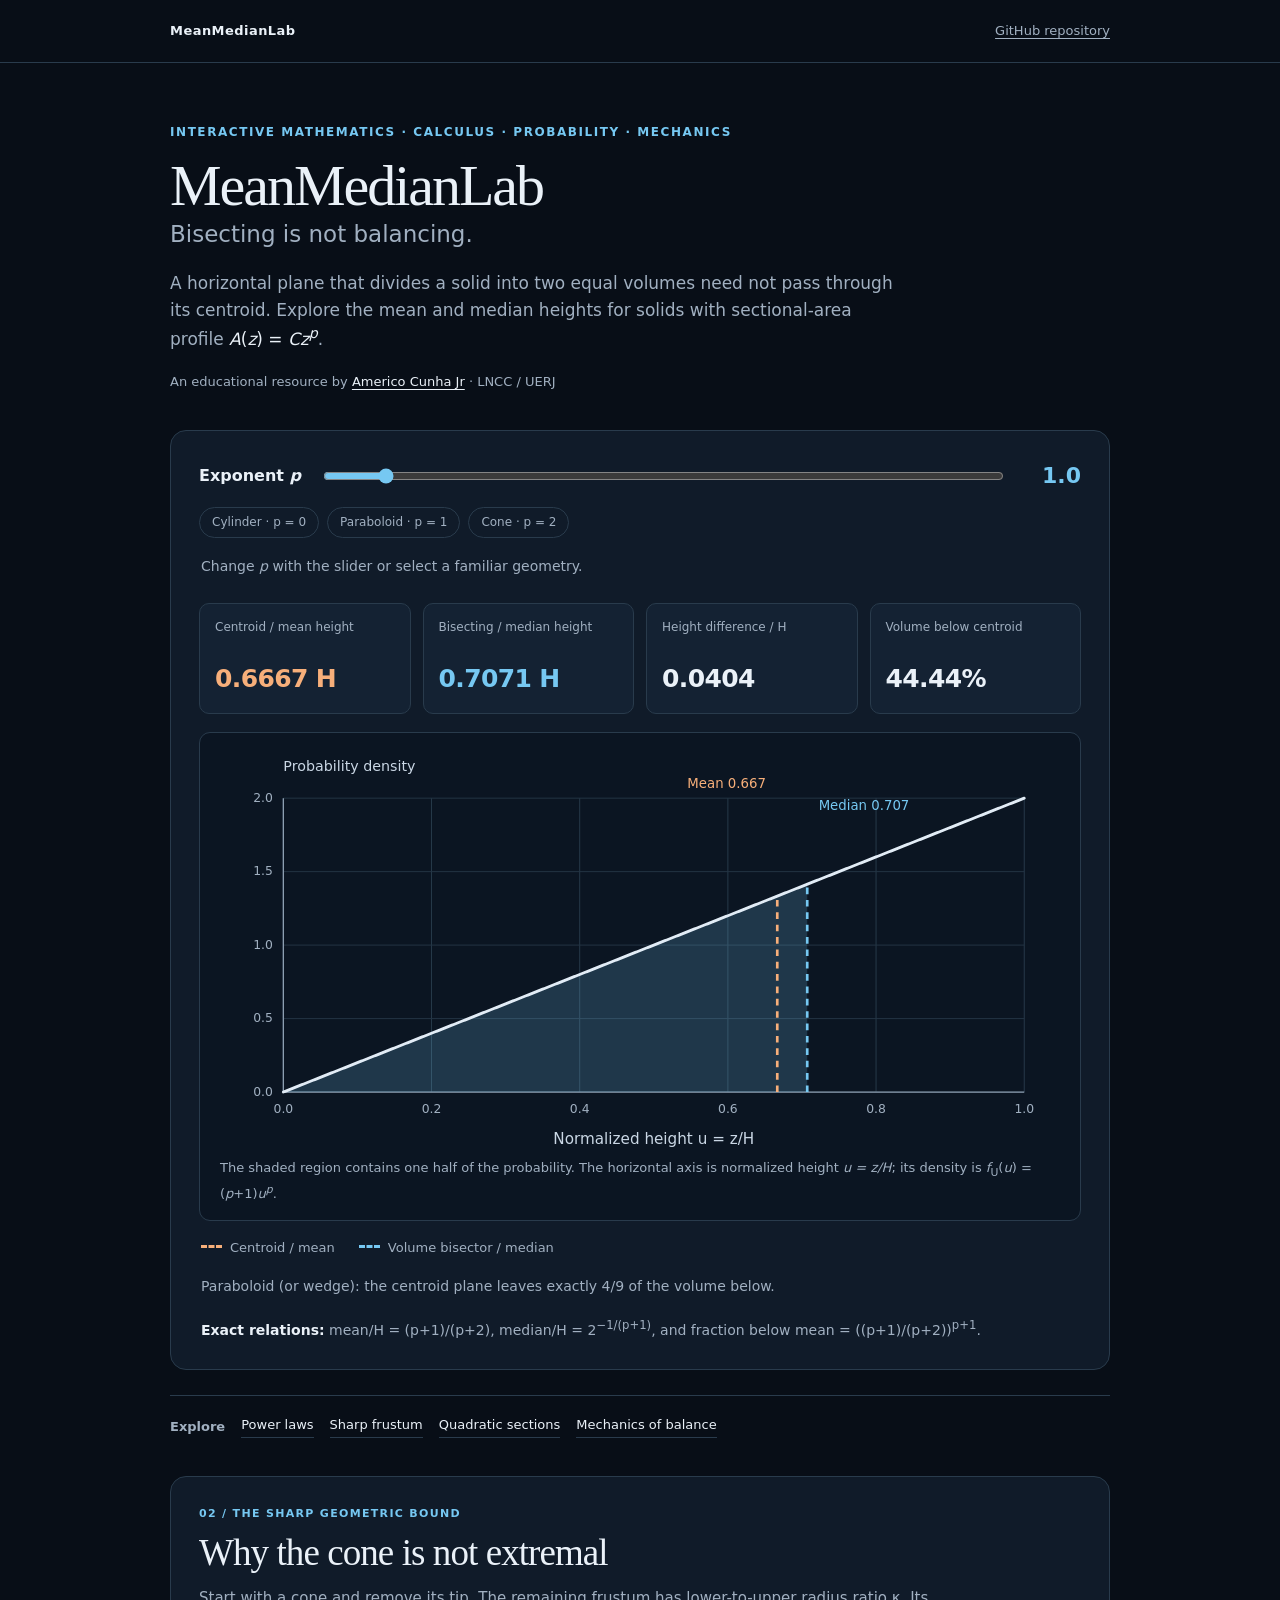
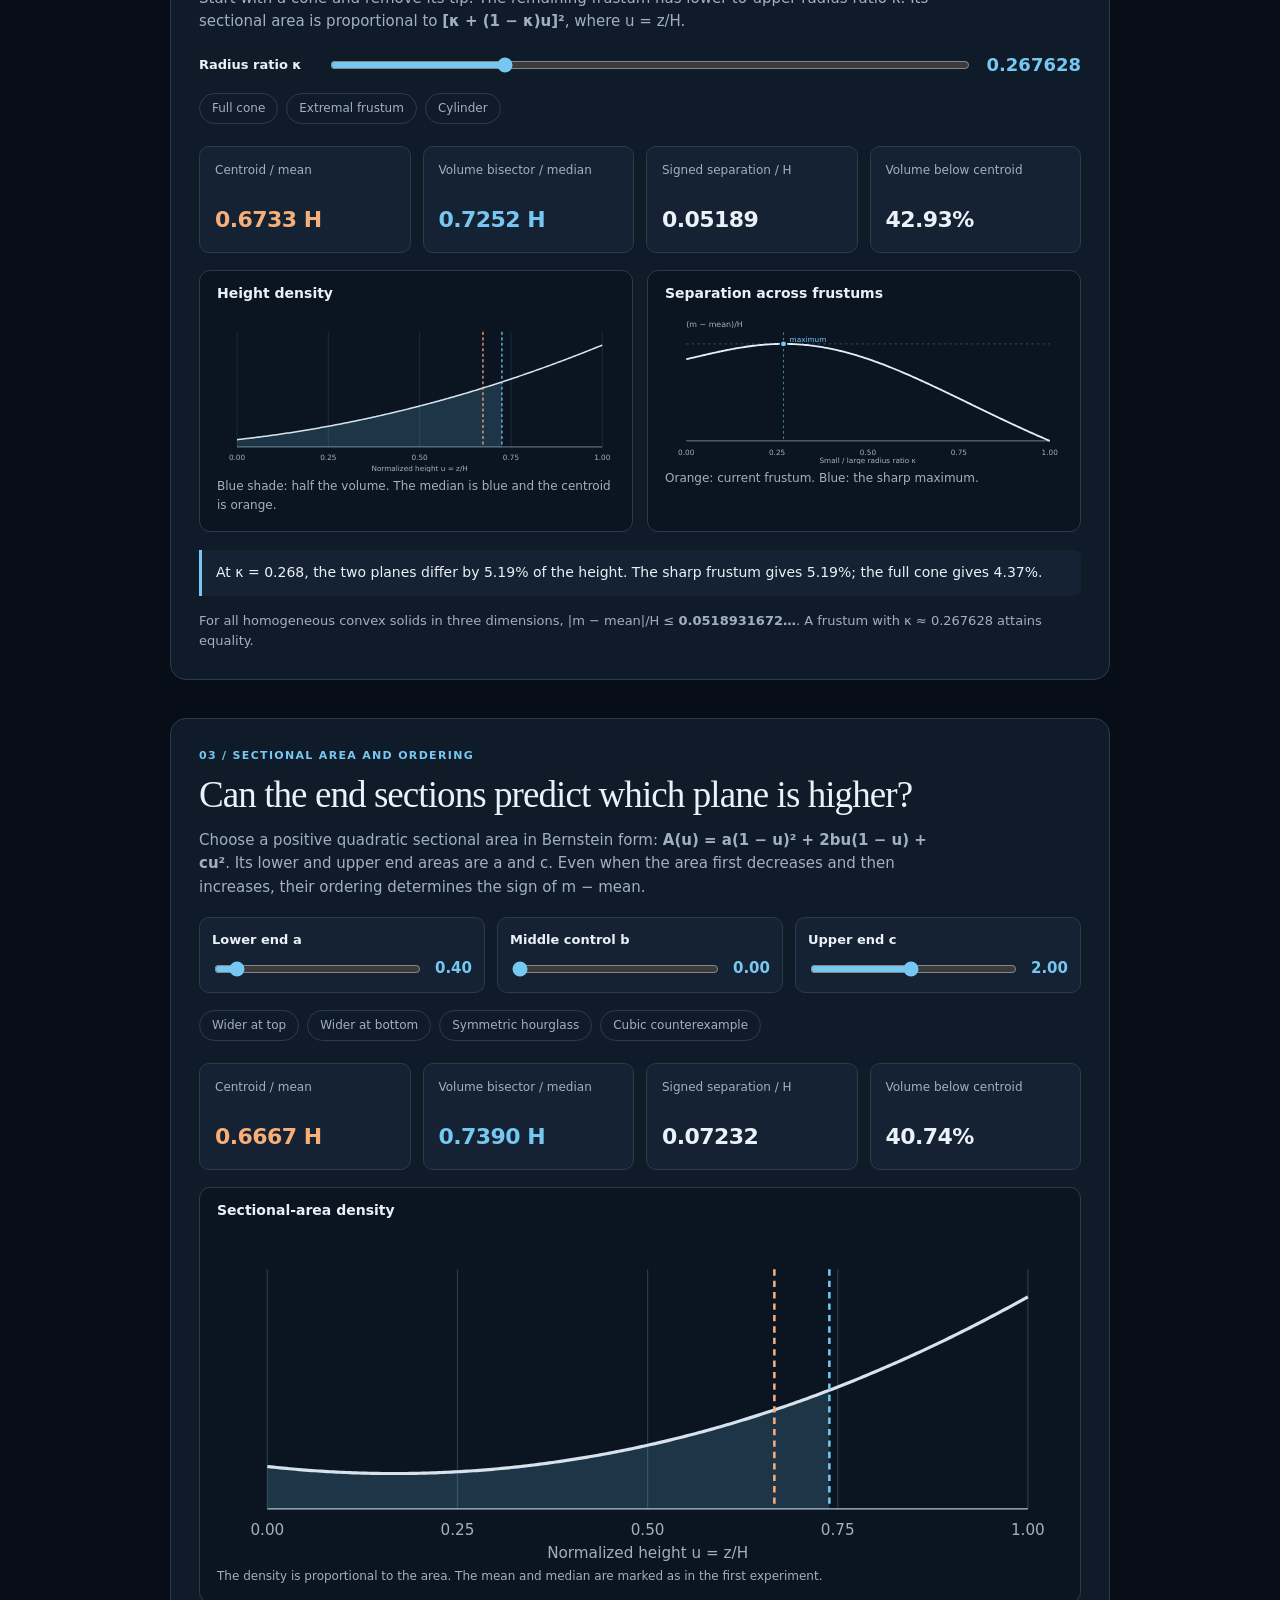
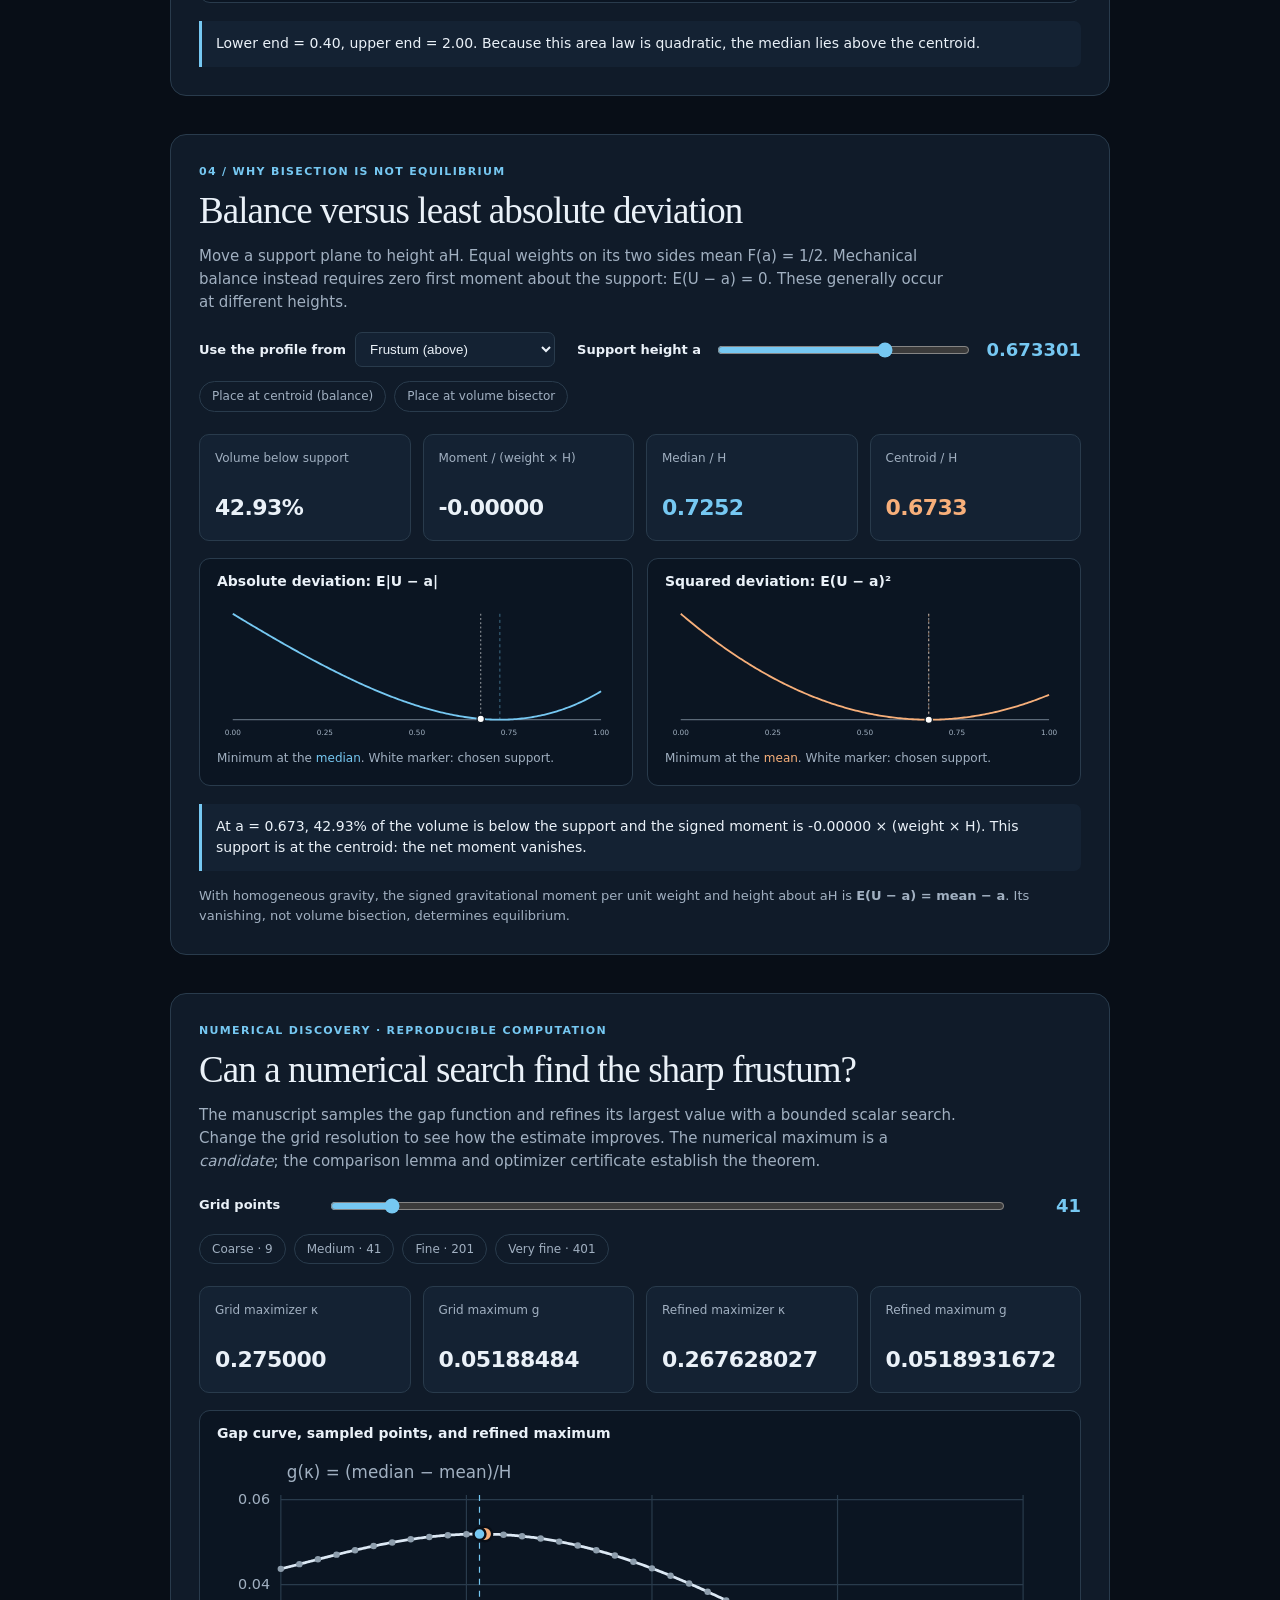
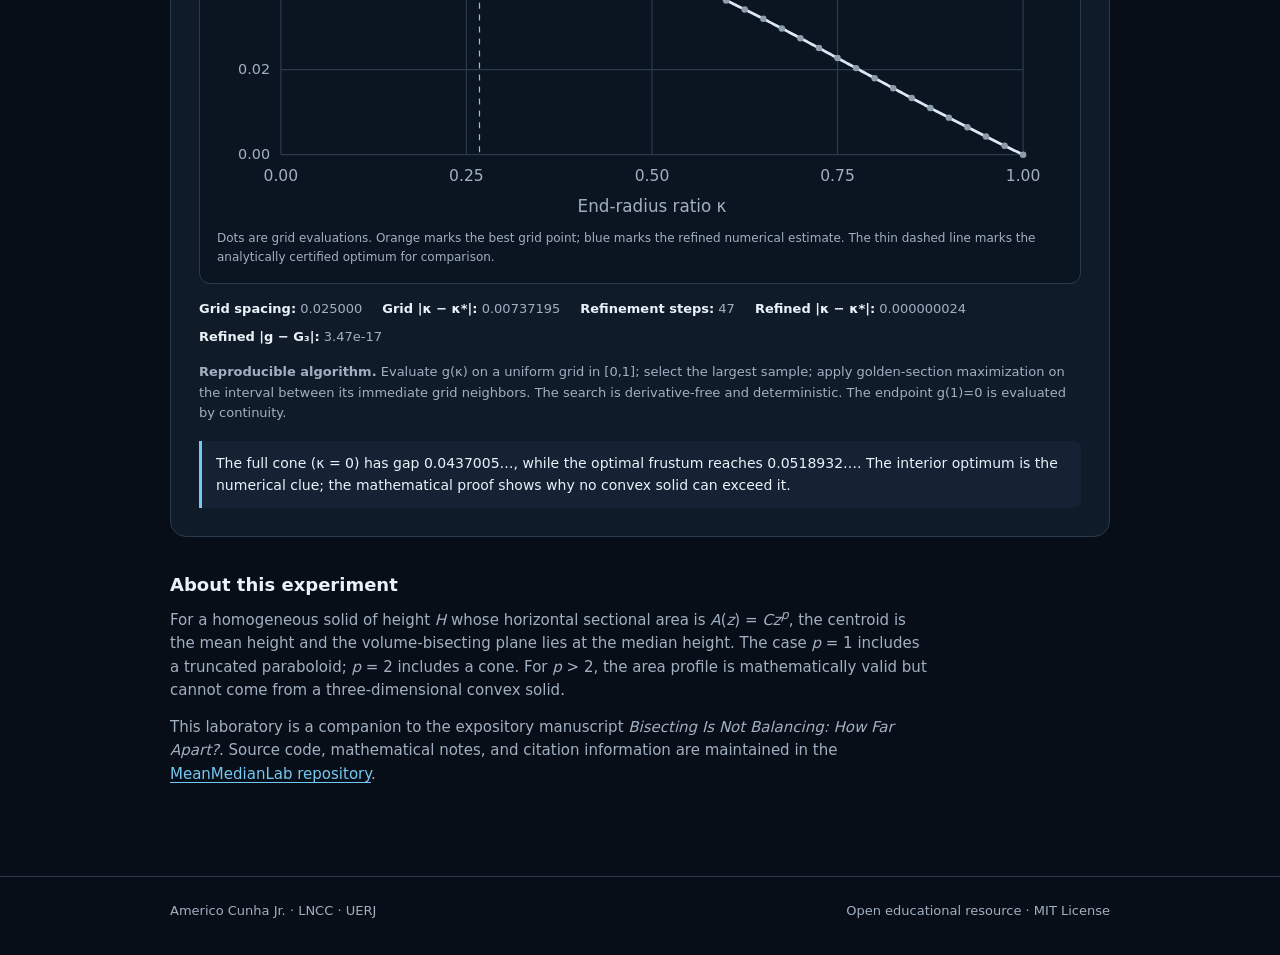
==== docs/index.html @ d0756c27 "Enable MeanMedianLab favicon in docs/index.html" ====
<!doctype html>
<html lang="en">
<head>
  <meta charset="utf-8">
  <meta name="viewport" content="width=device-width, initial-scale=1">
  <meta name="theme-color" content="#080e17">
  <meta name="description" content="MeanMedianLab: an interactive mathematical companion exploring mean, median, centroid and volume bisectors for power-law, frustum, and polynomial sectional areas.">
  <title>MeanMedianLab · Interactive Mean–Median Geometry</title>
  <link rel="icon" type="image/png" sizes="96x96" href="assets/img/favicon.png">
    <link rel="stylesheet" href="assets/css/style.css">
  <link rel="stylesheet" href="assets/css/extended-labs.css">
  <link rel="stylesheet" href="assets/css/numerical-experiment.css">
</head>
<body>
  <header>
    <div class="wrap topline">
      <a class="brand" href="./">MeanMedianLab</a>
      <a class="toplink" href="https://github.com/americocunhajr/MeanMedianLab" rel="noopener noreferrer">GitHub repository</a>
    </div>
  </header>
  <main class="wrap">
    <p class="eyebrow">Interactive mathematics · Calculus · Probability · Mechanics</p>
    <h1>MeanMedianLab</h1>
    <p class="subtitle">Bisecting is not balancing.</p>
    <p class="intro">A horizontal plane that divides a solid into two equal volumes need not pass through its centroid. Explore the mean and median heights for solids with sectional-area profile <span class="formula"><i>A</i>(<i>z</i>) = <i>Cz</i><sup><i>p</i></sup></span>.</p>
    <p class="byline">An educational resource by <a href="https://americocunha.org">Americo Cunha Jr</a> · LNCC / UERJ</p>
    <section class="panel" id="power-law-lab" aria-label="Interactive mathematical model">
      <div class="controls">
        <label for="pexp">Exponent <i>p</i></label>
        <input id="pexp" type="range" min="0" max="12" step="0.1" value="1" aria-describedby="phelp">
        <output id="pout" for="pexp">1.0</output>
      </div>
      <div class="presets" aria-label="Geometry examples">
        <button type="button" data-preset="0">Cylinder · p = 0</button>
        <button type="button" data-preset="1">Paraboloid · p = 1</button>
        <button type="button" data-preset="2">Cone · p = 2</button>
      </div>
      <p id="phelp" class="note">Change <i>p</i> with the slider or select a familiar geometry.</p>
      <div class="stats" aria-live="polite">
        <div class="stat mean"><span class="stat-label">Centroid / mean height</span><span id="meanv" class="stat-value">0.6667 H</span></div>
        <div class="stat median"><span class="stat-label">Bisecting / median height</span><span id="medv" class="stat-value">0.7071 H</span></div>
        <div class="stat"><span class="stat-label">Height difference / H</span><span id="gapv" class="stat-value">0.0404</span></div>
        <div class="stat"><span class="stat-label">Volume below centroid</span><span id="fracv" class="stat-value">44.44%</span></div>
      </div>
      <figure class="chart">
        <svg viewBox="0 0 900 435" role="img" aria-labelledby="chartTitle chartDesc">
          <title id="chartTitle">Normalized height distribution</title>
          <desc id="chartDesc">Probability density for height u=z/H. A blue dashed line marks the median and an orange dashed line marks the mean; the shaded area to the left of the median is one half.</desc>
          <g id="axes"></g>
          <path id="shade" fill="rgba(118,200,242,.19)" stroke="none"></path>
          <path id="curve" fill="none" stroke="#e2ecf6" stroke-width="3" stroke-linecap="round"></path>
          <line id="ml" stroke="#f7af7a" stroke-width="2.8" stroke-dasharray="7 6"></line>
          <line id="ql" stroke="#76c8f2" stroke-width="2.8" stroke-dasharray="7 6"></line>
          <g id="labels"></g>
        </svg>
        <figcaption>The shaded region contains one half of the probability. The horizontal axis is normalized height <i>u = z/H</i>; its density is <i>f</i><sub>U</sub>(<i>u</i>) = (<i>p</i>+1)<i>u</i><sup><i>p</i></sup>.</figcaption>
      </figure>
      <div class="legend">
        <span><span class="line orange"></span>Centroid / mean</span>
        <span><span class="line blue"></span>Volume bisector / median</span>
      </div>
      <p class="note" id="geometryNote"></p>
      <p class="note"><strong>Exact relations:</strong> mean/H = (p+1)/(p+2), median/H = 2<sup>−1/(p+1)</sup>, and fraction below mean = ((p+1)/(p+2))<sup>p+1</sup>.</p>
    </section>
    <div id="extended-labs"></div>
    <section class="panel lab-section" id="numerical-experiment" aria-labelledby="numerical-heading"></section>
    <section class="further-reading" aria-labelledby="about-title">
      <h2 id="about-title">About this experiment</h2>
      <p>For a homogeneous solid of height <i>H</i> whose horizontal sectional area is <i>A</i>(<i>z</i>) = <i>Cz</i><sup><i>p</i></sup>, the centroid is the mean height and the volume-bisecting plane lies at the median height. The case <i>p</i> = 1 includes a truncated paraboloid; <i>p</i> = 2 includes a cone. For <i>p</i> &gt; 2, the area profile is mathematically valid but cannot come from a three-dimensional convex solid.</p>
      <p>This laboratory is a companion to the expository manuscript <cite>Bisecting Is Not Balancing: How Far Apart?</cite>. Source code, mathematical notes, and citation information are maintained in the <a href="https://github.com/americocunhajr/MeanMedianLab">MeanMedianLab repository</a>.</p>
    </section>
  </main>
  <footer>
    <div class="wrap">
      <span>Americo Cunha Jr. · LNCC · UERJ</span>
      <span>Open educational resource · MIT License</span>
    </div>
  </footer>
    <script src="assets/js/model.js" defer></script>
  <script src="assets/js/app.js" defer></script>
  <script src="assets/js/extended-labs.js" defer></script>
  <script src="assets/js/numerical-experiment.js" defer></script>
</body>
</html>
---- docs/assets/css/style.css ----
:root {
      color-scheme: dark;
      --bg: #080e17;
      --surface: #101b29;
      --surface-alt: #142233;
      --border: #293b4c;
      --text: #eaf1f8;
      --muted: #a1b0c1;
      --blue: #76c8f2;
      --orange: #f7af7a;
      --grid: #2b3c4d;
      --fill: rgba(118,200,242,.17);
    }
    * { box-sizing: border-box; }
    html { background: var(--bg); }
    body { margin: 0; color: var(--text); background: var(--bg); font: 16px/1.55 system-ui, -apple-system, "Segoe UI", Roboto, sans-serif; }
    a { color: var(--blue); text-underline-offset: 3px; }
    a:hover { color: #b7e9ff; }
    .wrap { width: min(940px, calc(100% - 40px)); margin: 0 auto; }
    header { border-bottom: 1px solid var(--border); }
    .topline { display: flex; justify-content: space-between; align-items: center; gap: 20px; min-height: 62px; }
    .brand { color: var(--text); font-size: 13px; letter-spacing: .035em; font-weight: 650; text-decoration: none; }
    .toplink { color: var(--muted); font-size: 13px; white-space: nowrap; }
    main { padding: 60px 0 76px; }
    .eyebrow { margin: 0 0 12px; color: var(--blue); font-weight: 700; font-size: 12px; text-transform: uppercase; letter-spacing: .13em; }
    h1 { margin: 0; font: 500 clamp(34px, 5vw, 58px)/1.09 Georgia, "Times New Roman", serif; letter-spacing: -.035em; }
    .intro { max-width: 740px; margin: 18px 0 0; color: var(--muted); font-size: 17px; }
    .formula { color: var(--text); white-space: nowrap; }
    .panel { margin: 38px 0 0; padding: 28px; background: var(--surface); border: 1px solid var(--border); border-radius: 16px; }
    .controls { display: flex; align-items: center; gap: 20px; }
    .controls label { min-width: 98px; font-weight: 620; }
    input[type="range"] { width: 100%; flex: 1; accent-color: var(--blue); cursor: pointer; }
    output { min-width: 55px; text-align: right; font-size: 22px; font-weight: 700; font-variant-numeric: tabular-nums; color: var(--blue); }
    .presets { display: flex; flex-wrap: wrap; gap: 8px; margin-top: 14px; }
    .presets button { color: var(--muted); cursor: pointer; padding: 5px 12px; font: inherit; font-size: 12px; background: transparent; border: 1px solid var(--border); border-radius: 999px; }
    .presets button:hover, .presets button:focus-visible { color: var(--text); border-color: var(--blue); outline-offset: 2px; }
    .stats { display: grid; grid-template-columns: repeat(4, minmax(0,1fr)); gap: 12px; margin: 25px 0 18px; }
    .stat { padding: 15px; background: var(--surface-alt); border: 1px solid var(--border); border-radius: 10px; }
    .stat-label { min-height: 34px; display: block; color: var(--muted); font-size: 12px; line-height: 1.35; }
    .stat-value { display: block; margin-top: 7px; font-size: clamp(18px, 2.4vw, 25px); letter-spacing: -.025em; font-weight: 700; font-variant-numeric: tabular-nums; }
    .stat.mean .stat-value { color: var(--orange); }
    .stat.median .stat-value { color: var(--blue); }
    .chart { padding: 10px 12px 9px; margin: 0; background: #0b1522; border: 1px solid var(--border); border-radius: 11px; }
    .chart svg { display: block; width: 100%; height: auto; }
    figcaption { padding: 1px 8px 7px; color: var(--muted); font-size: 13px; }
    .legend { display: flex; gap: 24px; align-items: center; flex-wrap: wrap; margin: 17px 2px 0; font-size: 13px; color: var(--muted); }
    .line { display: inline-block; width: 21px; vertical-align: 4px; margin-right: 8px; border-top: 3px dashed; }
    .line.blue { border-color: var(--blue); }
    .line.orange { border-color: var(--orange); }
    .note { margin: 18px 2px 0; font-size: 14px; color: var(--muted); }
    .note strong { color: var(--text); font-weight: 600; }
    footer { border-top: 1px solid var(--border); color: var(--muted); font-size: 13px; }
    footer .wrap { padding: 24px 0 34px; display: flex; justify-content: space-between; gap: 12px; flex-wrap: wrap; }
    @media (max-width: 700px) {
      main { padding-top: 40px; }
      .panel { padding: 17px; margin-top: 28px; }
      .stats { grid-template-columns: repeat(2,minmax(0,1fr)); }
      .controls { gap: 12px; }
      .controls label { min-width: 78px; }
      .wrap { width: min(940px, calc(100% - 28px)); }
    }
    @media (prefers-reduced-motion: reduce) { *, *::before, *::after { scroll-behavior: auto !important; } }
    .subtitle { margin: 0 0 14px; color: var(--muted); font-size: clamp(18px, 2.4vw, 23px); font-weight: 520; }
    .byline { margin: 20px 0 0; color: var(--muted); font-size: 13px; }
    .byline a { color: var(--text); }
    .further-reading { max-width: 760px; margin: 34px 0 0; color: var(--muted); font-size: 15px; }
    .further-reading h2 { font-size: 18px; color: var(--text); font-weight: 650; margin: 0 0 6px; }
    .further-reading p { margin: 0 0 14px; }
    a:focus-visible,button:focus-visible,input:focus-visible { outline: 2px solid var(--blue); outline-offset: 3px; }
    .sr-only { position: absolute; width:1px; height:1px; padding:0; margin:-1px; overflow:hidden; clip:rect(0,0,0,0); white-space:nowrap; border:0; }
---- docs/assets/css/extended-labs.css ----
/* Additive styles for the extended MeanMedianLab experiments. */
.lab-navigation{display:flex;align-items:center;flex-wrap:wrap;gap:10px 16px;margin:25px 0 3px;border-top:1px solid var(--border);padding-top:19px;font-size:13px}
.lab-navigation span{color:var(--muted);font-weight:650}
.lab-navigation a{color:var(--text);text-decoration:none;border-bottom:1px solid var(--border);padding-bottom:2px}
.lab-navigation a:hover,.lab-navigation a:focus-visible{color:var(--blue);border-bottom-color:var(--blue)}
.lab-section{scroll-margin-top:16px}
.lab-section h2{font:500 clamp(25px,3.4vw,37px)/1.18 Georgia,serif;margin:0 0 12px;letter-spacing:-.025em}
.lab-section>p:not(.lab-kicker):not(.lab-insight):not(.lab-equation){max-width:760px;color:var(--muted);font-size:15px;margin:0 0 18px}
.lab-kicker{color:var(--blue);font-weight:750;letter-spacing:.12em;font-size:11px;text-transform:uppercase;margin:0 0 9px}
.lab-slider-row{display:flex;gap:14px;align-items:center;margin:16px 0 8px}
.lab-slider-row label{font-size:13px;font-weight:650;min-width:115px}
.lab-slider-row output{font-size:18px;min-width:60px}
.lab-three-sliders{display:grid;grid-template-columns:repeat(3,minmax(0,1fr));gap:12px;margin:17px 0}
.lab-three-sliders>div{display:grid;grid-template-columns:minmax(0,1fr) auto;gap:7px 8px;align-items:center;border:1px solid var(--border);border-radius:10px;background:var(--surface-alt);padding:12px}
.lab-three-sliders label{grid-column:1/-1;font-weight:650;font-size:13px}
.lab-three-sliders output{min-width:45px;font-size:15px}
.lab-metrics{display:grid;grid-template-columns:repeat(4,minmax(0,1fr));gap:12px;margin:22px 0 17px}
.lab-metrics .stat{min-width:0}
.lab-metrics .stat-value{font-size:clamp(17px,2.35vw,22px);overflow-wrap:anywhere}
.lab-chart-grid{display:grid;grid-template-columns:repeat(2,minmax(0,1fr));gap:14px}
.lab-chart{margin:0;padding:12px 9px;background:#0b1522;border:1px solid var(--border);border-radius:11px;min-width:0}
.lab-chart h3{margin:0 8px 8px;font-size:14px;color:var(--text);font-weight:650}
.lab-chart svg{display:block;width:100%;height:auto}
.lab-chart figcaption{font-size:12px;padding:5px 8px}
.lab-insight{background:var(--surface-alt);border-left:3px solid var(--blue);border-radius:0 7px 7px 0;padding:12px 14px;color:var(--text);font-size:14px;margin:18px 0 0}
.lab-equation{color:var(--muted);font-size:13px;margin:15px 0 0}
.lab-mechanics-controls{margin-top:18px;display:flex;gap:22px;flex-wrap:wrap;align-items:center}
.lab-mechanics-controls>div:first-child{display:flex;gap:9px;align-items:center}
.lab-mechanics-controls label{font-size:13px;font-weight:650}
.lab-mechanics-controls select{color:var(--text);background:var(--surface-alt);border:1px solid var(--border);border-radius:7px;padding:8px 10px;max-width:100%}
.lab-mechanics-controls .lab-slider-row{flex:1;margin:0}
.lab-blue{color:var(--blue)}.lab-orange{color:var(--orange)}
.lab-section input:disabled{opacity:.35;cursor:not-allowed}
@media(max-width:720px){.lab-chart-grid{grid-template-columns:1fr}.lab-three-sliders{grid-template-columns:1fr}.lab-metrics{grid-template-columns:repeat(2,minmax(0,1fr))}.lab-slider-row{gap:8px}.lab-slider-row label{min-width:99px}.lab-section{padding:18px}.lab-mechanics-controls{display:grid}}
@media(max-width:380px){.lab-metrics{grid-template-columns:1fr}.lab-slider-row{flex-wrap:wrap}.lab-three-sliders>div{padding:8px}}
---- docs/assets/css/numerical-experiment.css ----
/* Additive styling for the numerical discovery experiment. */
.lab-num-details{display:flex;flex-wrap:wrap;gap:8px 20px;margin:15px 0;color:var(--muted);font-size:13px;font-variant-numeric:tabular-nums}
.lab-num-details strong{color:var(--text)}
#numerical-experiment{scroll-margin-top:16px}
#numerical-experiment h2{font:500 clamp(25px,3.4vw,37px)/1.18 Georgia,serif;margin:0 0 12px;letter-spacing:-.025em}
#numerical-experiment>p:not(.lab-kicker):not(.lab-insight):not(.lab-equation){max-width:760px;color:var(--muted);font-size:15px}
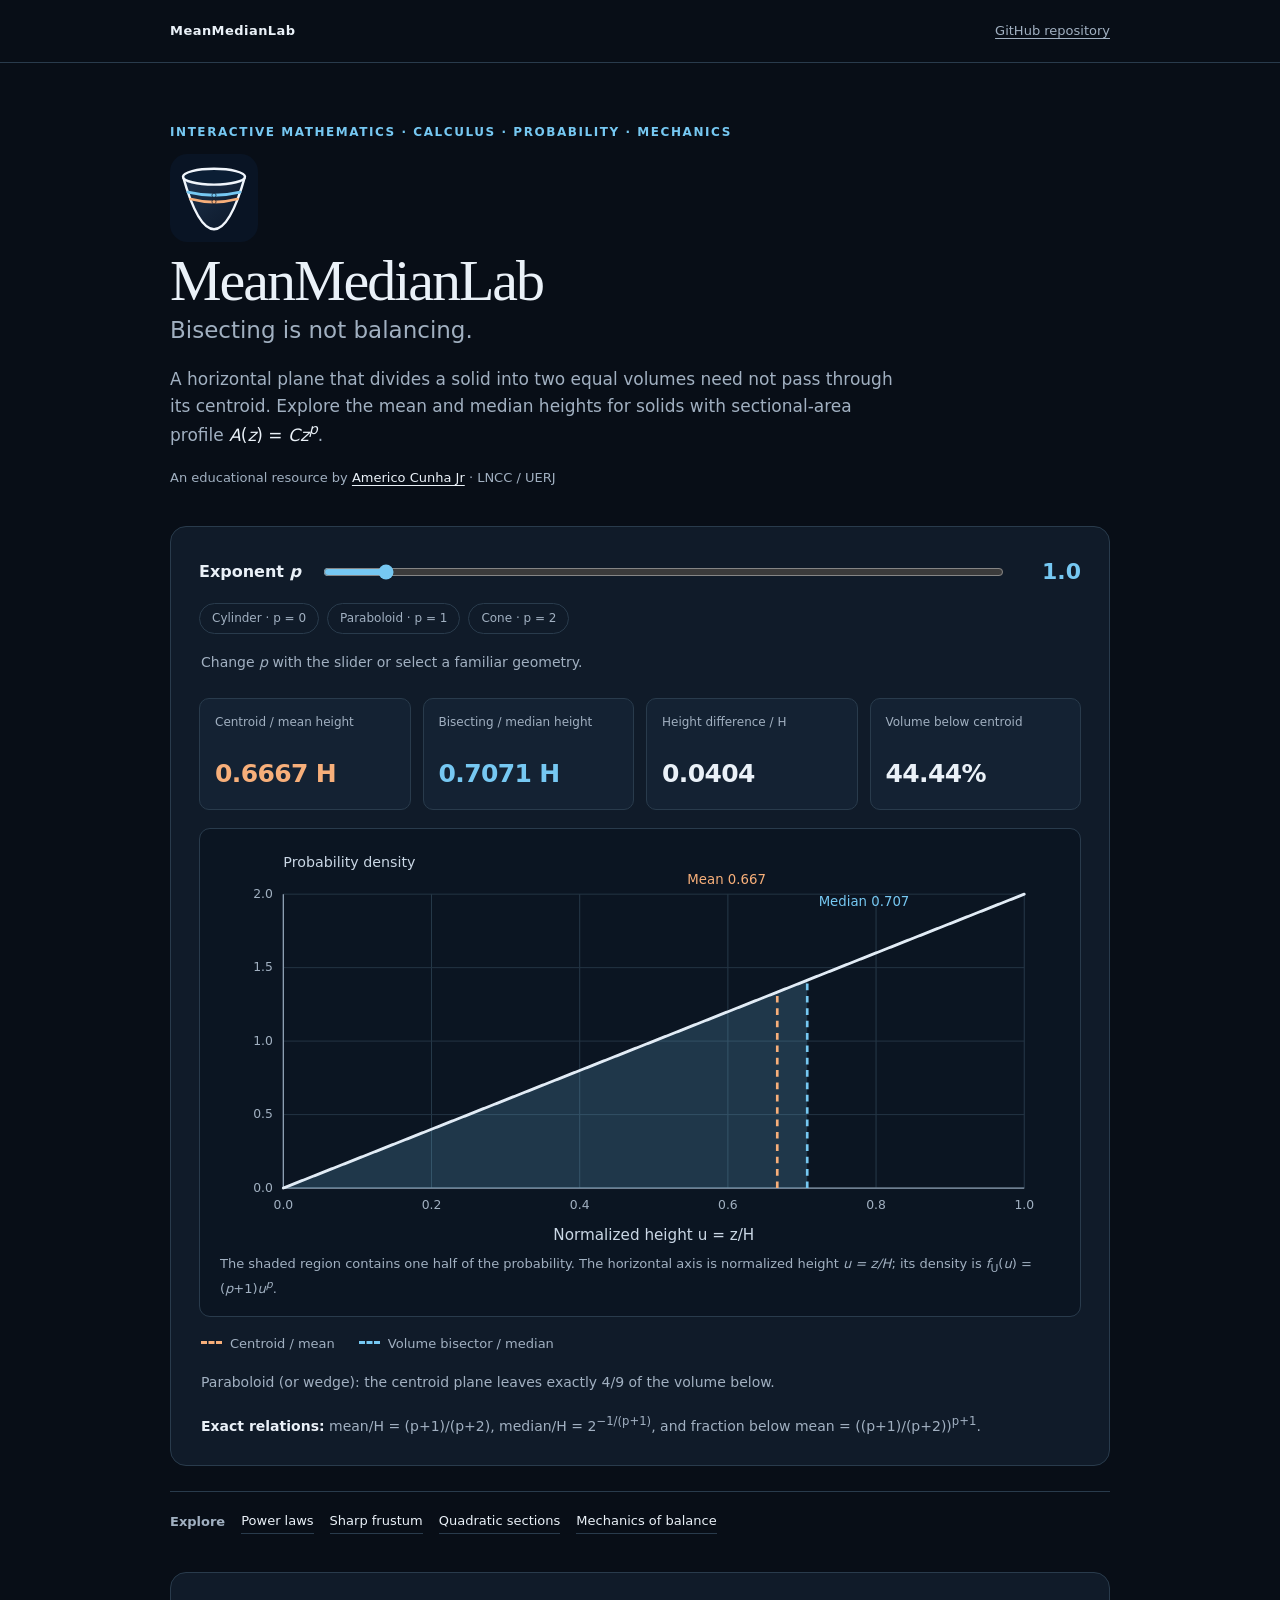
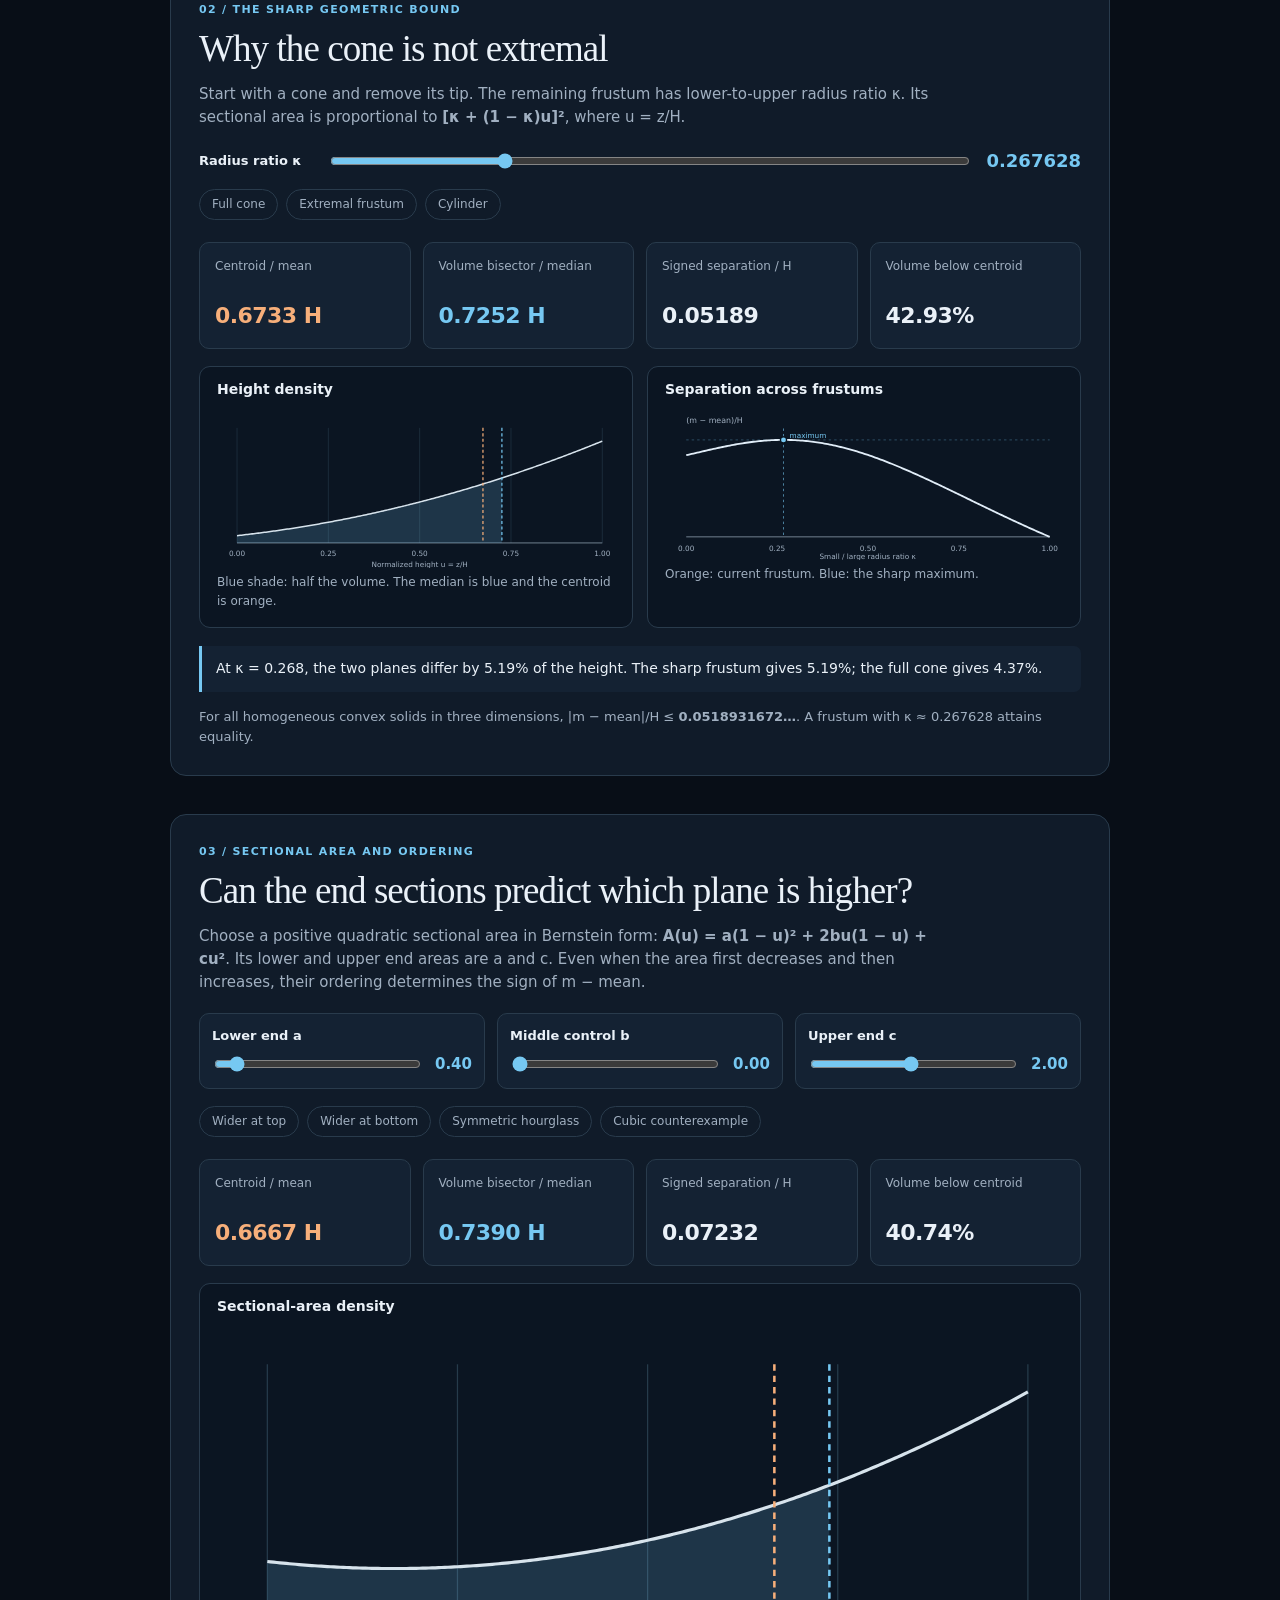
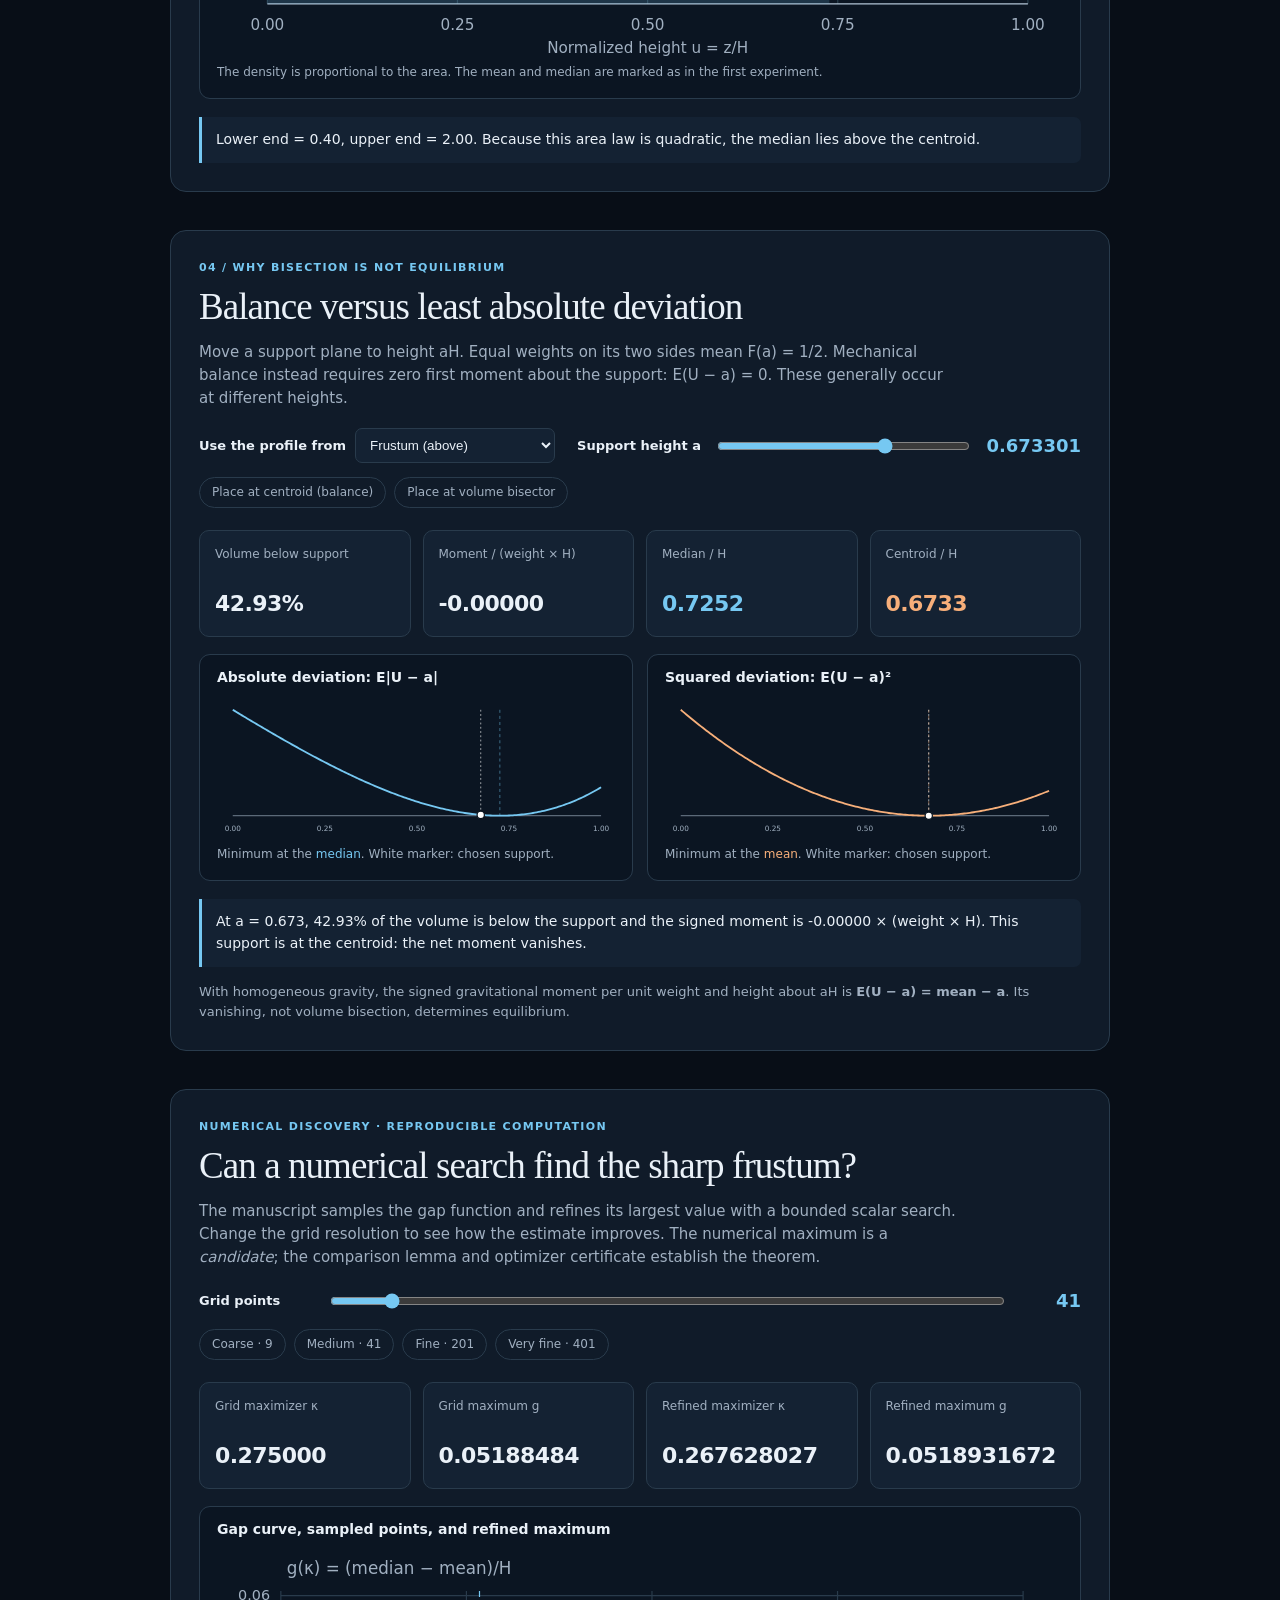
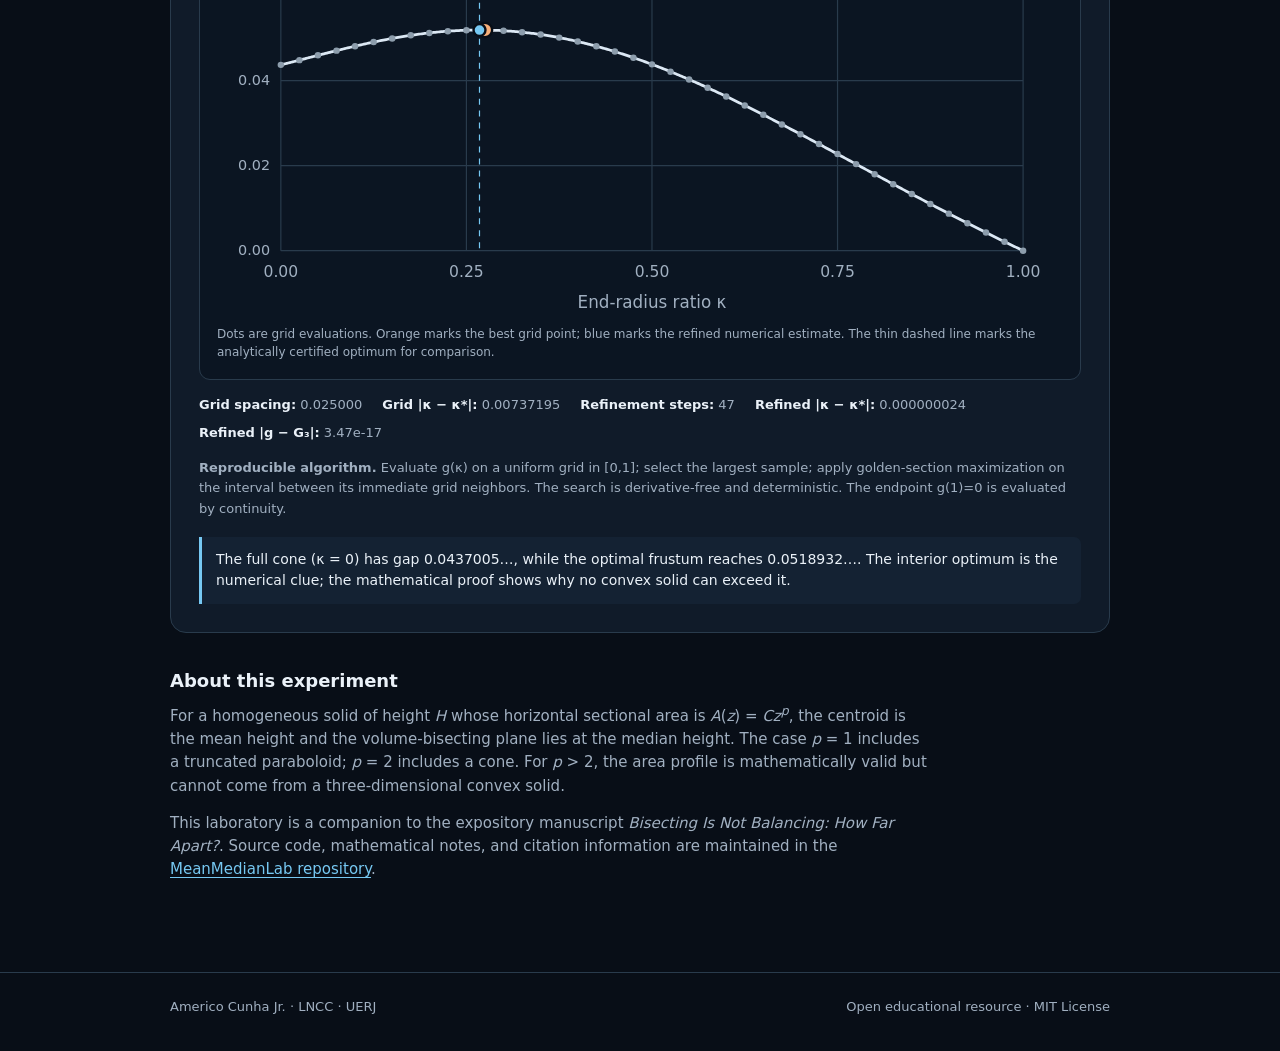
==== commit dcde5fad: "Display paraboloid favicon alongside MeanMedianLab site title" ====
--- a/docs/index.html
+++ b/docs/index.html
@@ -6,7 +6,8 @@
   <meta name="theme-color" content="#080e17">
   <meta name="description" content="MeanMedianLab: an interactive mathematical companion exploring mean, median, centroid and volume bisectors for power-law, frustum, and polynomial sectional areas.">
   <title>MeanMedianLab · Interactive Mean–Median Geometry</title>
-  <link rel="icon" type="image/png" sizes="96x96" href="assets/img/favicon.png">
+  <link rel="icon" type="image/svg+xml" href="assets/img/favicon-paraboloid.svg?v=2">
+  <link rel="icon" type="image/png" sizes="32x32" href="assets/img/favicon-paraboloid-32.png?v=2">
     <link rel="stylesheet" href="assets/css/style.css">
   <link rel="stylesheet" href="assets/css/extended-labs.css">
   <link rel="stylesheet" href="assets/css/numerical-experiment.css">
@@ -20,8 +21,13 @@
   </header>
   <main class="wrap">
     <p class="eyebrow">Interactive mathematics · Calculus · Probability · Mechanics</p>
-    <h1>MeanMedianLab</h1>
-    <p class="subtitle">Bisecting is not balancing.</p>
+    <div class="hero-identity">
+      <img class="hero-identity__icon" src="assets/img/favicon-paraboloid.svg" alt="" aria-hidden="true" width="88" height="88">
+      <div class="hero-identity__text">
+        <h1>MeanMedianLab</h1>
+        <p class="subtitle">Bisecting is not balancing.</p>
+      </div>
+    </div>
     <p class="intro">A horizontal plane that divides a solid into two equal volumes need not pass through its centroid. Explore the mean and median heights for solids with sectional-area profile <span class="formula"><i>A</i>(<i>z</i>) = <i>Cz</i><sup><i>p</i></sup></span>.</p>
     <p class="byline">An educational resource by <a href="https://americocunha.org">Americo Cunha Jr</a> · LNCC / UERJ</p>
     <section class="panel" id="power-law-lab" aria-label="Interactive mathematical model">
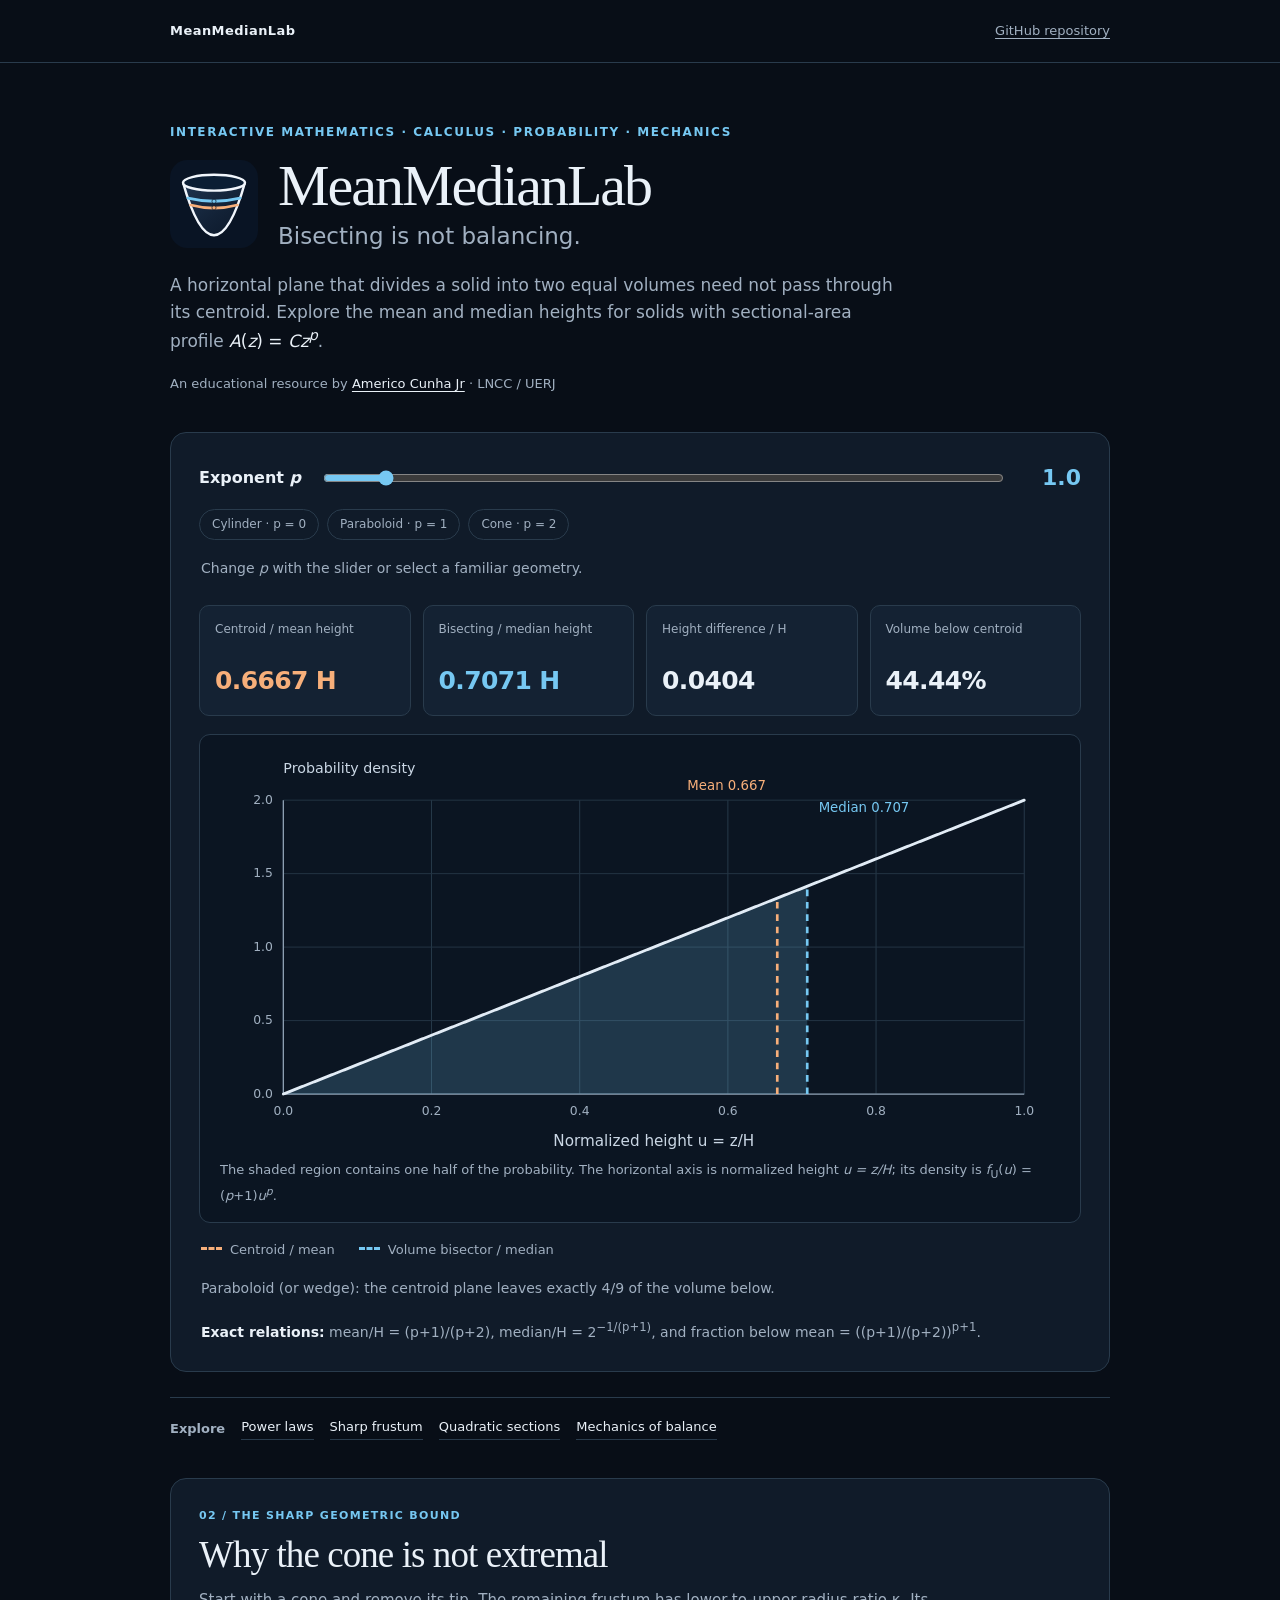
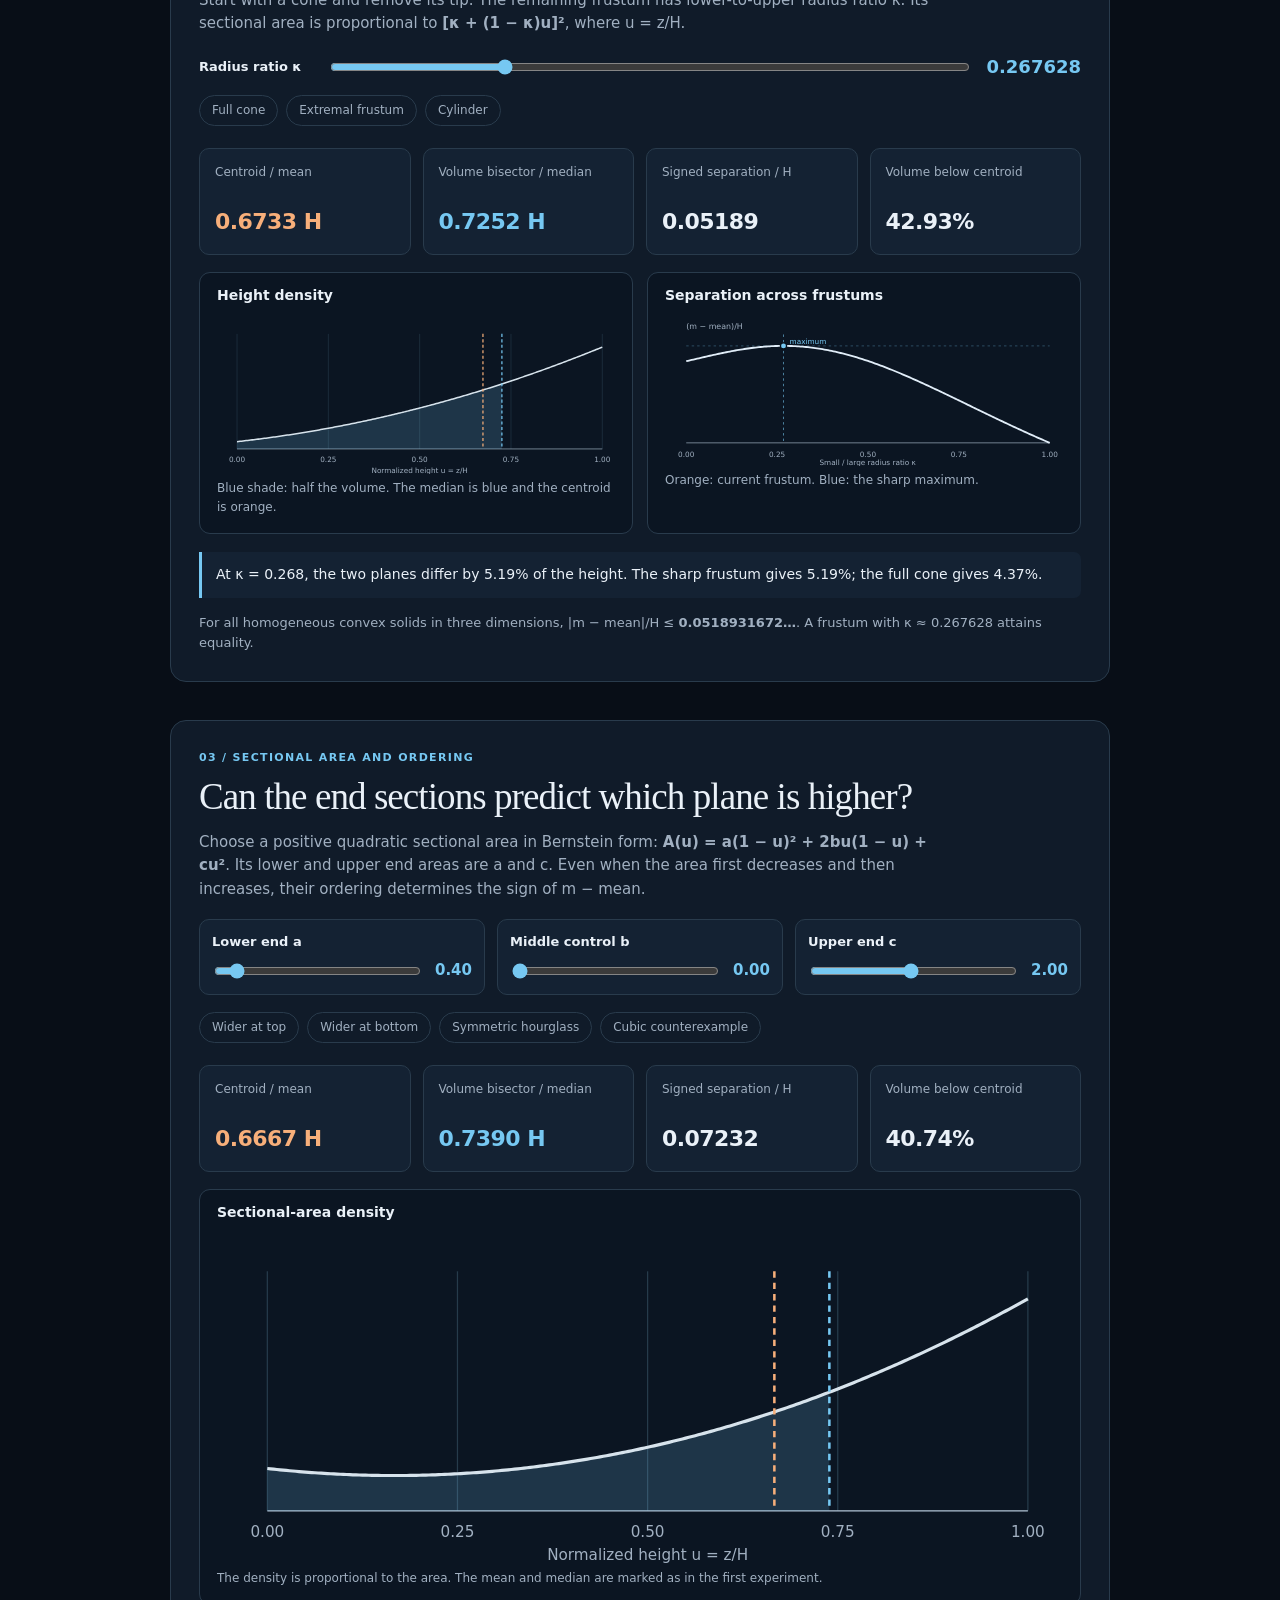
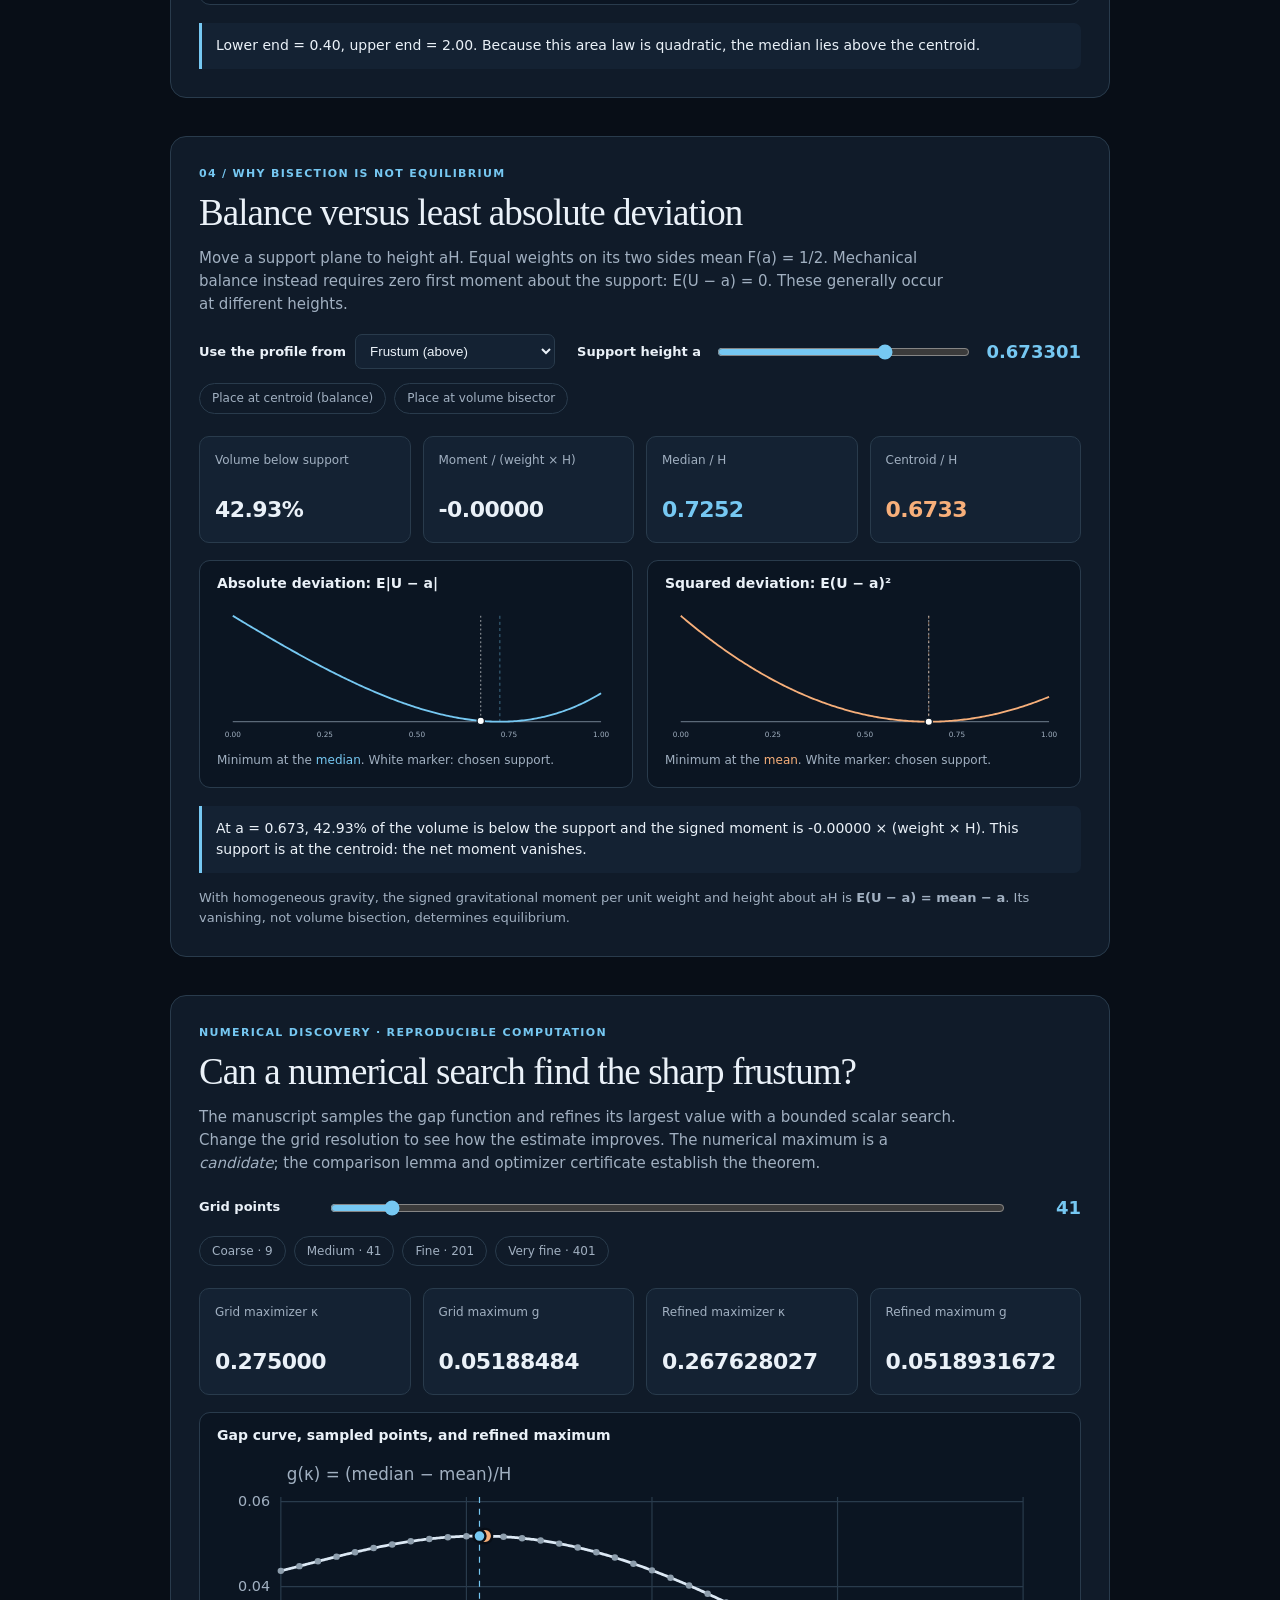
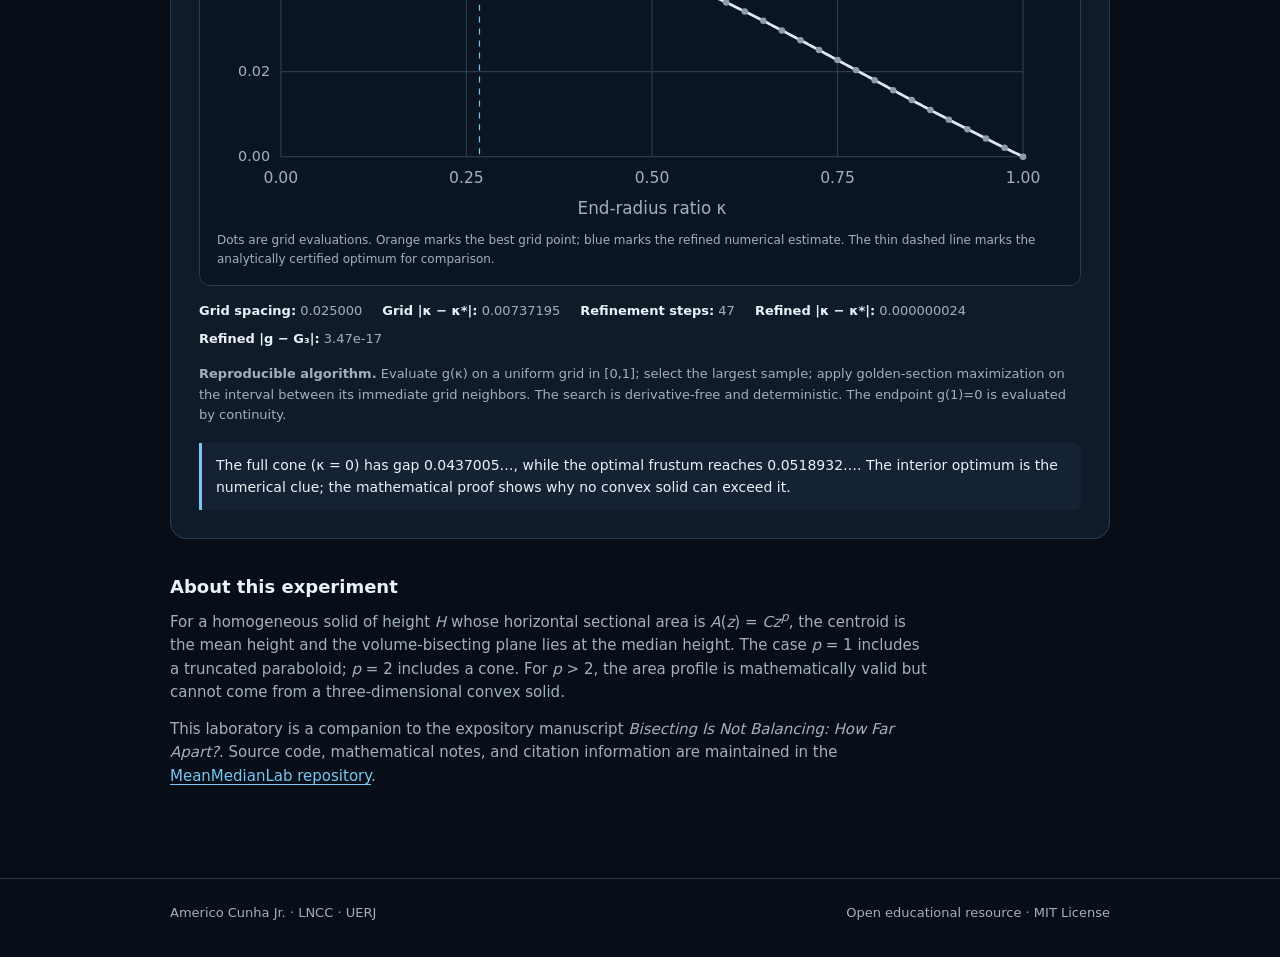
==== commit b778da42: "Prevent stacked hero icon and refresh cached grid styling" ====
--- a/docs/index.html
+++ b/docs/index.html
@@ -8,7 +8,7 @@
   <title>MeanMedianLab · Interactive Mean–Median Geometry</title>
   <link rel="icon" type="image/svg+xml" href="assets/img/favicon-paraboloid.svg?v=2">
   <link rel="icon" type="image/png" sizes="32x32" href="assets/img/favicon-paraboloid-32.png?v=2">
-    <link rel="stylesheet" href="assets/css/style.css">
+    <link rel="stylesheet" href="assets/css/style.css?v=20261121-grid">
   <link rel="stylesheet" href="assets/css/extended-labs.css">
   <link rel="stylesheet" href="assets/css/numerical-experiment.css">
 </head>
@@ -21,7 +21,7 @@
   </header>
   <main class="wrap">
     <p class="eyebrow">Interactive mathematics · Calculus · Probability · Mechanics</p>
-    <div class="hero-identity">
+    <div class="hero-identity" style="display:grid;grid-template-columns:clamp(56px,9vw,88px) minmax(0,1fr);align-items:center;column-gap:clamp(12px,2vw,20px)">
       <img class="hero-identity__icon" src="assets/img/favicon-paraboloid.svg" alt="" aria-hidden="true" width="88" height="88">
       <div class="hero-identity__text">
         <h1>MeanMedianLab</h1>
--- a/docs/assets/css/style.css
+++ b/docs/assets/css/style.css
@@ -68,3 +68,30 @@
     .further-reading p { margin: 0 0 14px; }
     a:focus-visible,button:focus-visible,input:focus-visible { outline: 2px solid var(--blue); outline-offset: 3px; }
     .sr-only { position: absolute; width:1px; height:1px; padding:0; margin:-1px; overflow:hidden; clip:rect(0,0,0,0); white-space:nowrap; border:0; }
+
+    /* Two-column identity: the paraboloid is always LEFT of the title. */
+    .hero-identity {
+      display: grid;
+      grid-template-columns: 88px minmax(0, 1fr);
+      grid-template-areas: "icon heading";
+      align-items: center;
+      column-gap: 20px;
+    }
+    .hero-identity__icon {
+      grid-area: icon;
+      display: block;
+      width: 88px;
+      height: 88px;
+      object-fit: contain;
+    }
+    .hero-identity__text {
+      grid-area: heading;
+      min-width: 0;
+    }
+    .hero-identity .subtitle { margin: 2px 0 0; }
+    @media (max-width: 520px) {
+      .hero-identity { grid-template-columns: 56px minmax(0, 1fr); column-gap: 12px; }
+      .hero-identity__icon { width: 56px; height: 56px; }
+      .hero-identity h1 { font-size: clamp(25px, 7vw, 34px); }
+      .hero-identity .subtitle { font-size: clamp(15px, 4vw, 19px); }
+    }
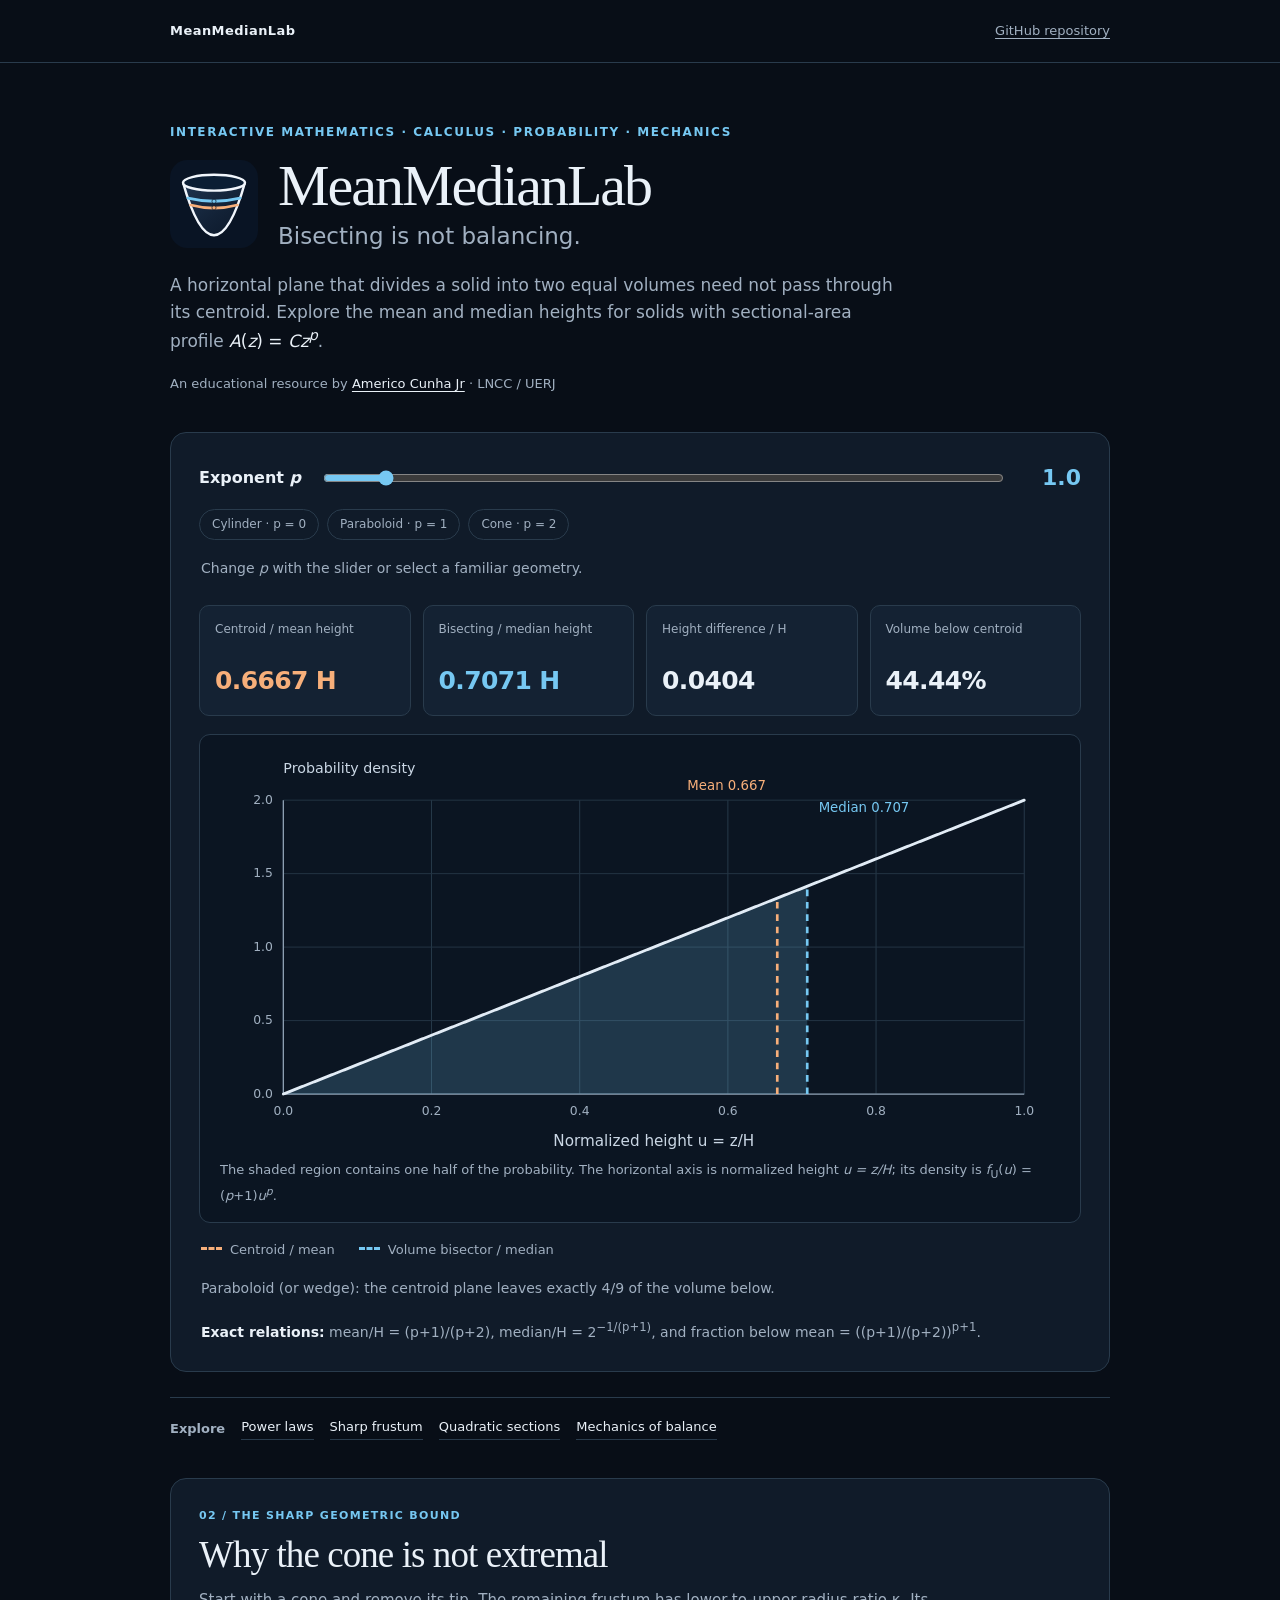
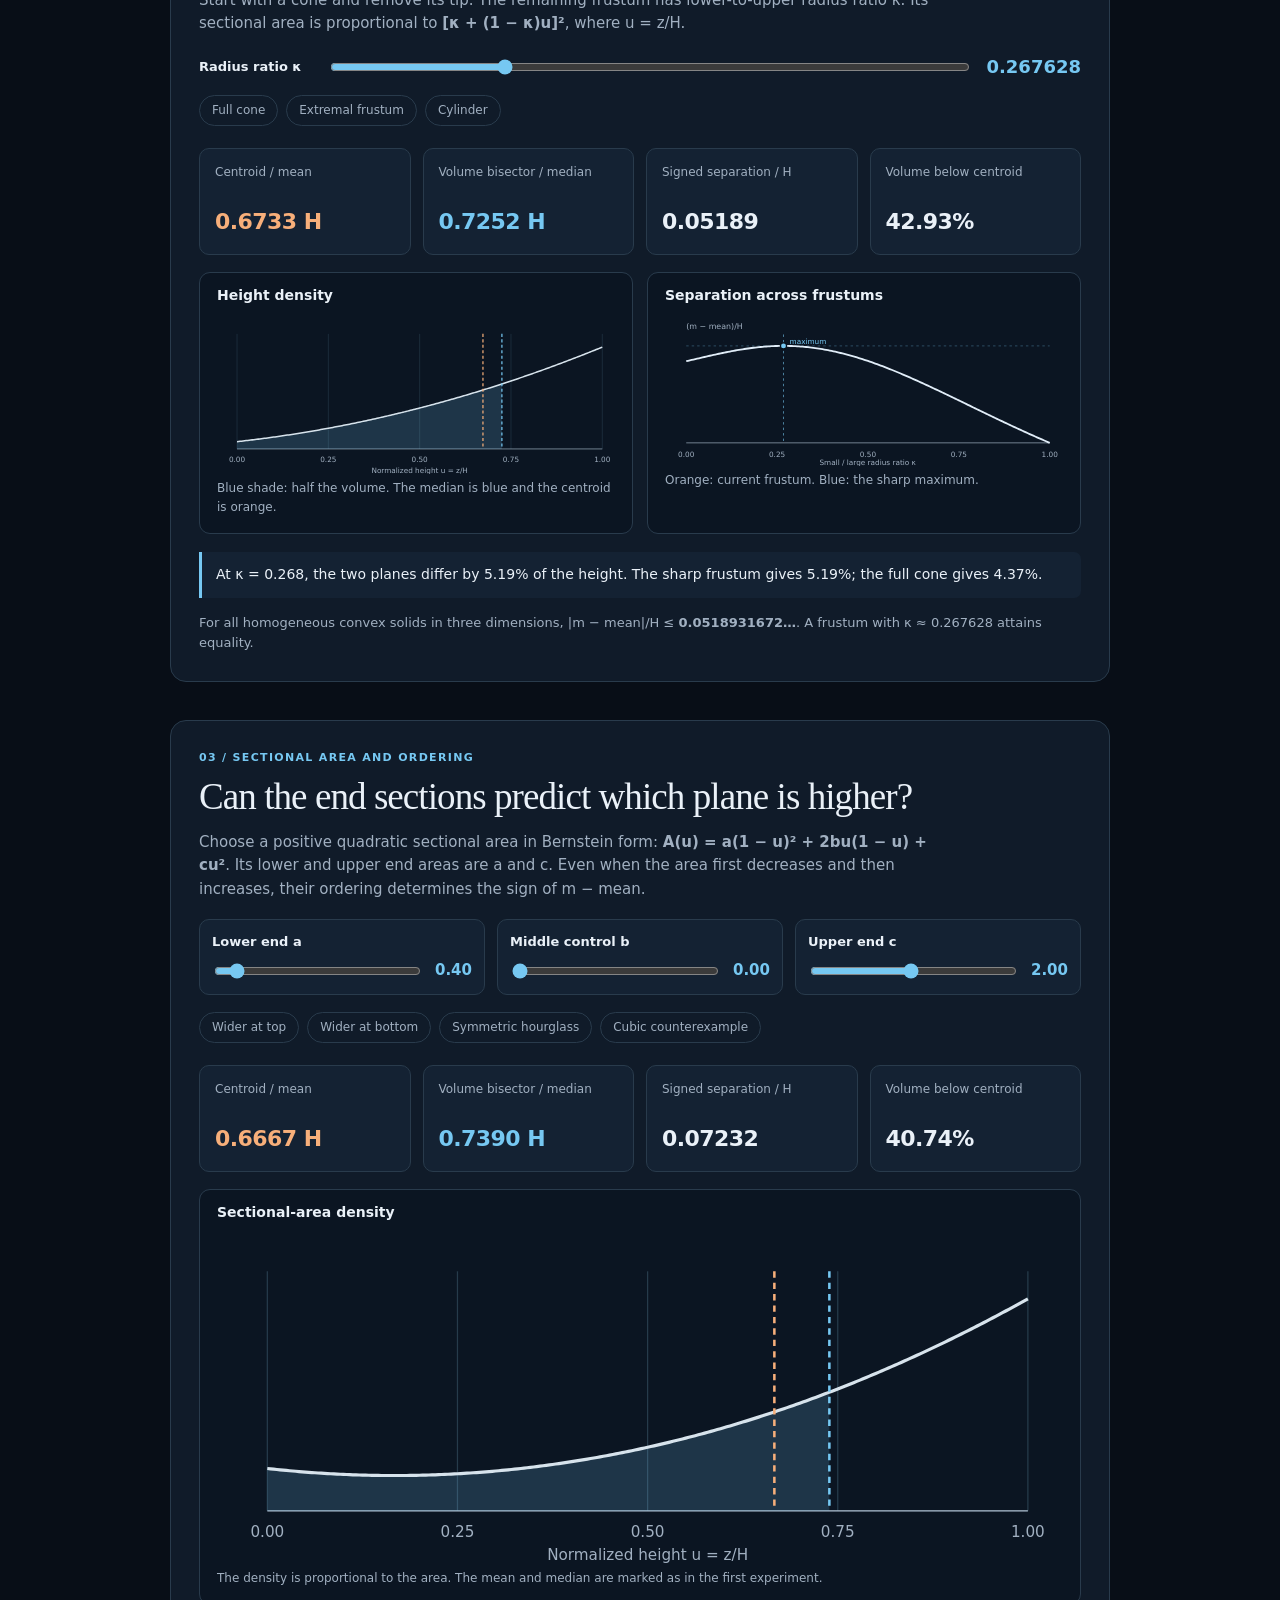
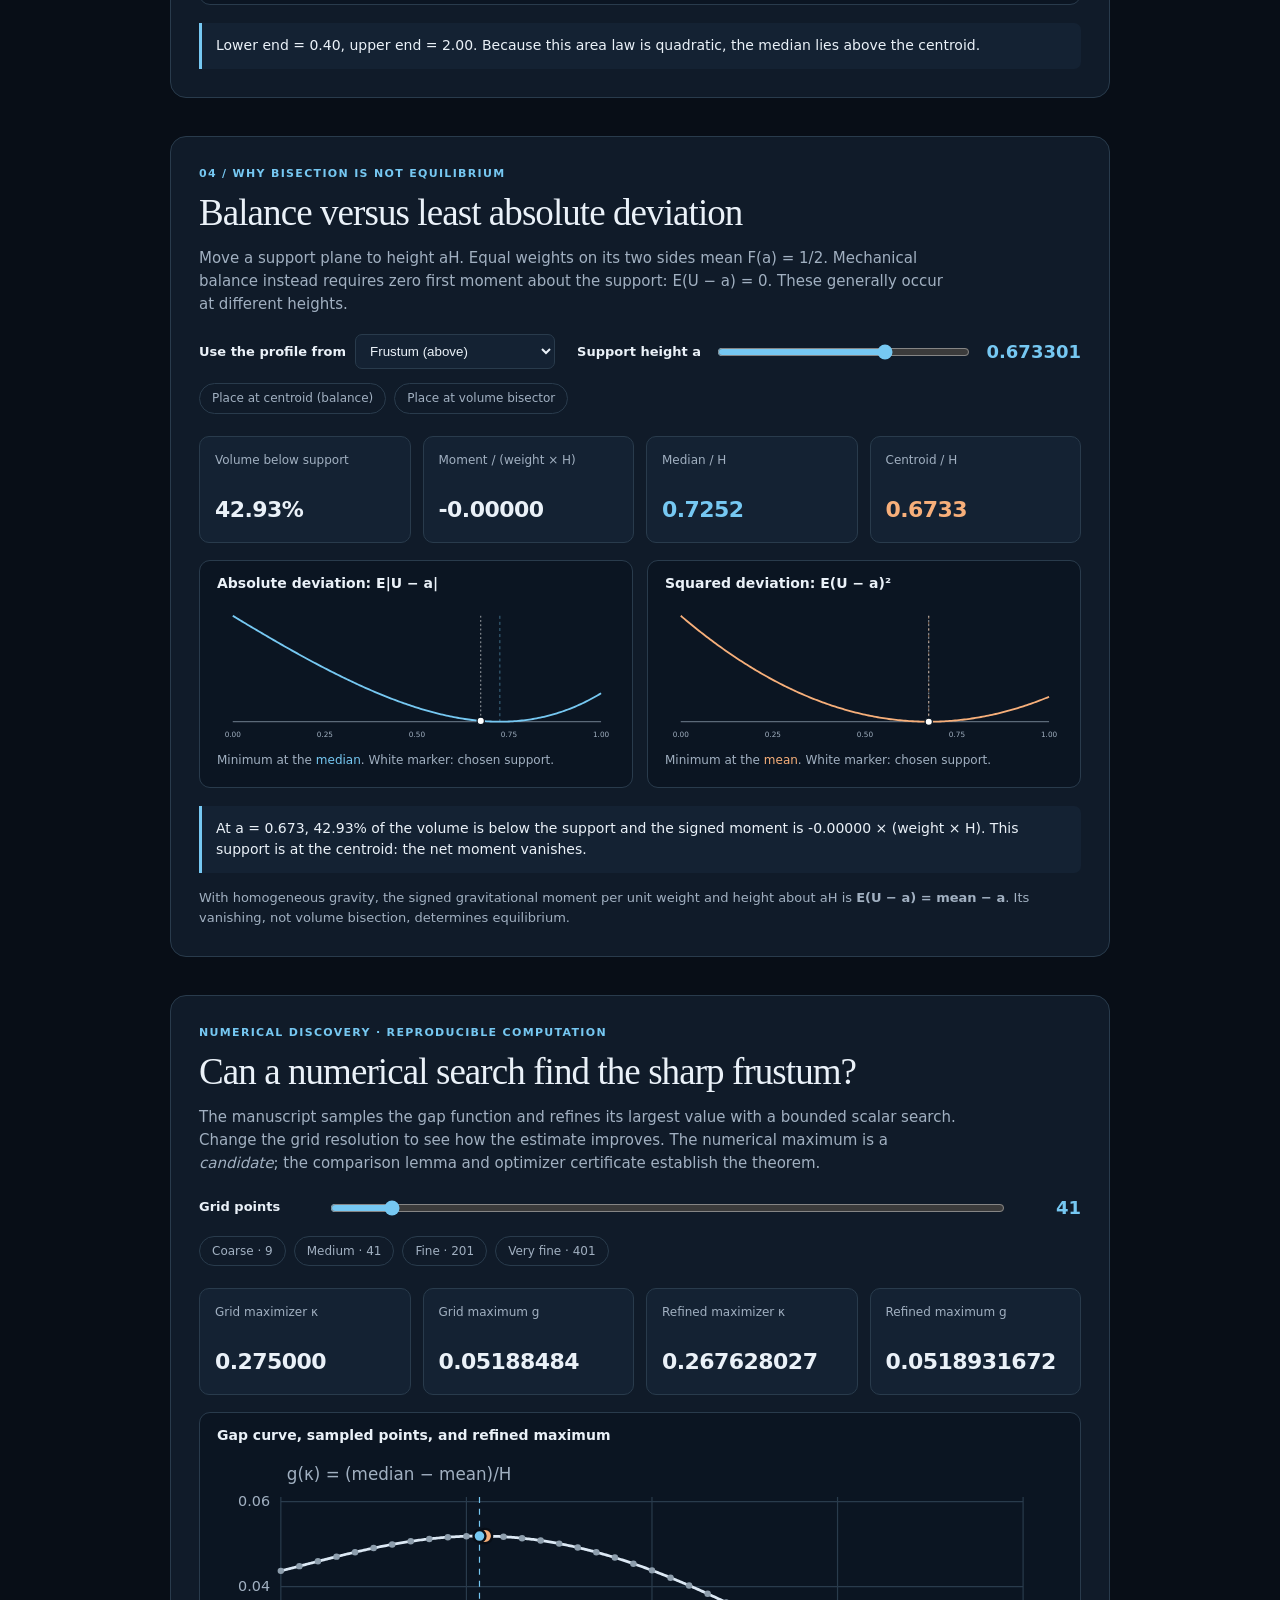
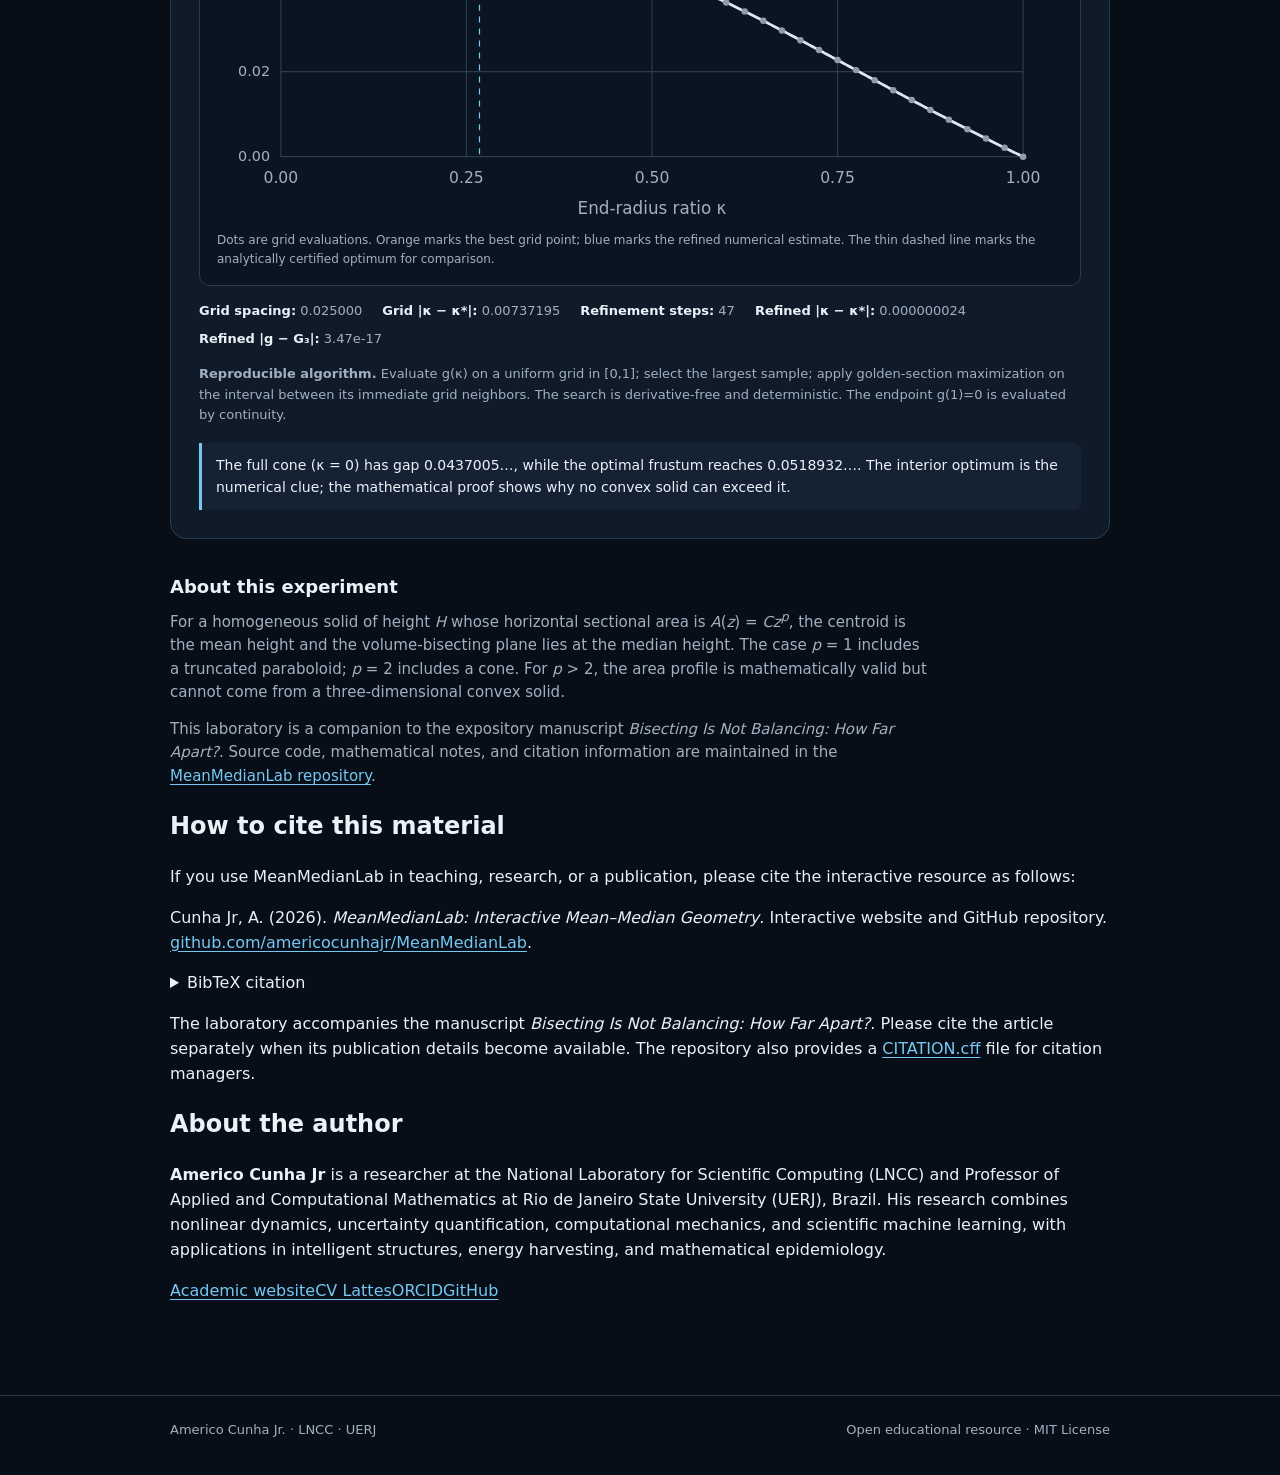
==== commit 8fcc2209: "Add how-to-cite and author sections to MeanMedianLab" ====
--- a/docs/index.html
+++ b/docs/index.html
@@ -75,6 +75,27 @@
       <p>For a homogeneous solid of height <i>H</i> whose horizontal sectional area is <i>A</i>(<i>z</i>) = <i>Cz</i><sup><i>p</i></sup>, the centroid is the mean height and the volume-bisecting plane lies at the median height. The case <i>p</i> = 1 includes a truncated paraboloid; <i>p</i> = 2 includes a cone. For <i>p</i> &gt; 2, the area profile is mathematically valid but cannot come from a three-dimensional convex solid.</p>
       <p>This laboratory is a companion to the expository manuscript <cite>Bisecting Is Not Balancing: How Far Apart?</cite>. Source code, mathematical notes, and citation information are maintained in the <a href="https://github.com/americocunhajr/MeanMedianLab">MeanMedianLab repository</a>.</p>
     </section>
+    <section class="info-section" id="citation" aria-labelledby="citation-title">
+      <h2 id="citation-title">How to cite this material</h2>
+      <p>If you use MeanMedianLab in teaching, research, or a publication, please cite the interactive resource as follows:</p>
+      <p class="citation-example">Cunha Jr, A. (2026). <cite>MeanMedianLab: Interactive Mean–Median Geometry</cite>. Interactive website and GitHub repository. <a href="https://github.com/americocunhajr/MeanMedianLab">github.com/americocunhajr/MeanMedianLab</a>.</p>
+      <details class="citation-details">
+        <summary>BibTeX citation</summary>
+        <pre class="citation-bibtex"><code>@misc{CunhaJr2026MeanMedianLab,
+  author       = {Cunha Jr, Americo},
+  title        = {{MeanMedianLab}: Interactive Mean--Median Geometry},
+  year         = {2026},
+  howpublished = {Interactive website and GitHub repository},
+  url          = {https://github.com/americocunhajr/MeanMedianLab}
+}</code></pre>
+      </details>
+      <p class="citation-note">The laboratory accompanies the manuscript <cite>Bisecting Is Not Balancing: How Far Apart?</cite>. Please cite the article separately when its publication details become available. The repository also provides a <a href="https://github.com/americocunhajr/MeanMedianLab/blob/main/CITATION.cff">CITATION.cff</a> file for citation managers.</p>
+    </section>
+    <section class="info-section" id="author" aria-labelledby="author-title">
+      <h2 id="author-title">About the author</h2>
+      <p><strong>Americo Cunha Jr</strong> is a researcher at the National Laboratory for Scientific Computing (LNCC) and Professor of Applied and Computational Mathematics at Rio de Janeiro State University (UERJ), Brazil. His research combines nonlinear dynamics, uncertainty quantification, computational mechanics, and scientific machine learning, with applications in intelligent structures, energy harvesting, and mathematical epidemiology.</p>
+      <p class="author-links"><a href="https://americocunha.org/">Academic website</a><a href="http://lattes.cnpq.br/5659403706694491">CV Lattes</a><a href="https://orcid.org/0000-0002-8342-0363">ORCID</a><a href="https://github.com/americocunhajr">GitHub</a></p>
+    </section>
   </main>
   <footer>
     <div class="wrap">
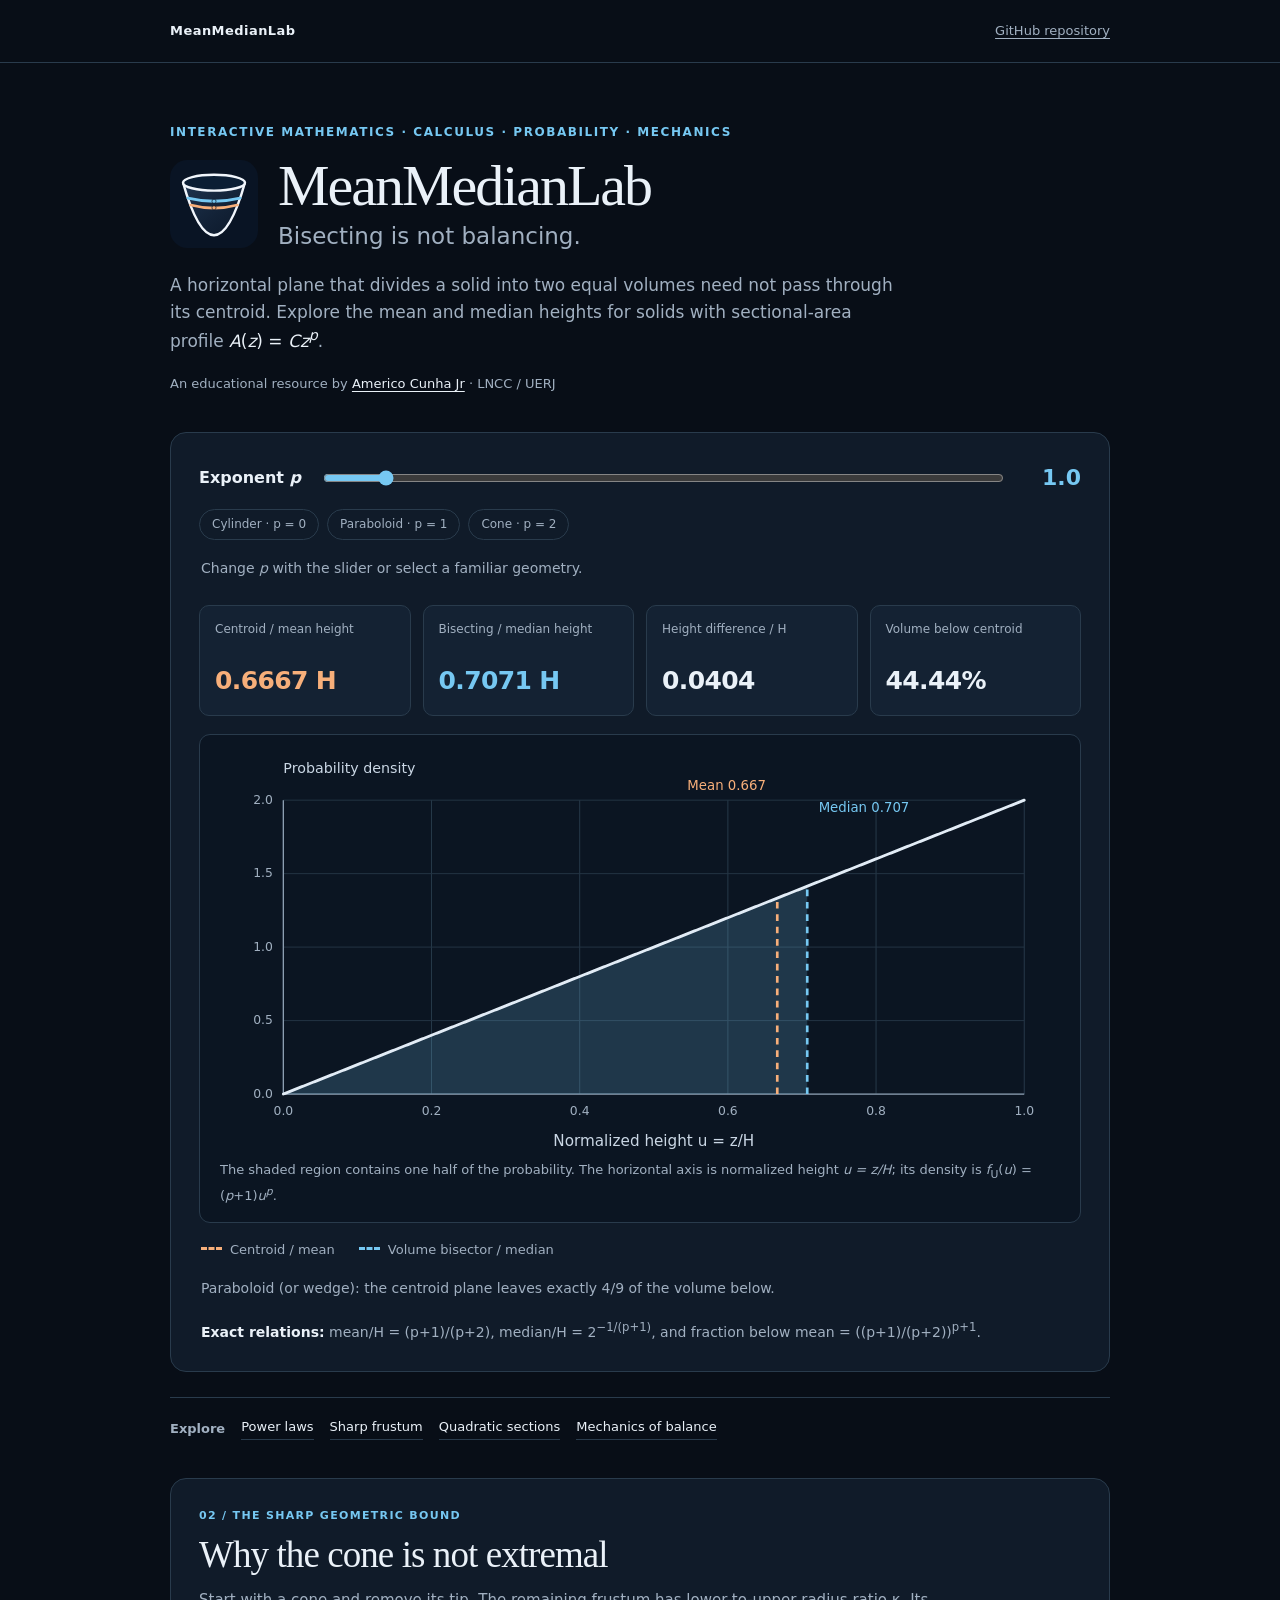
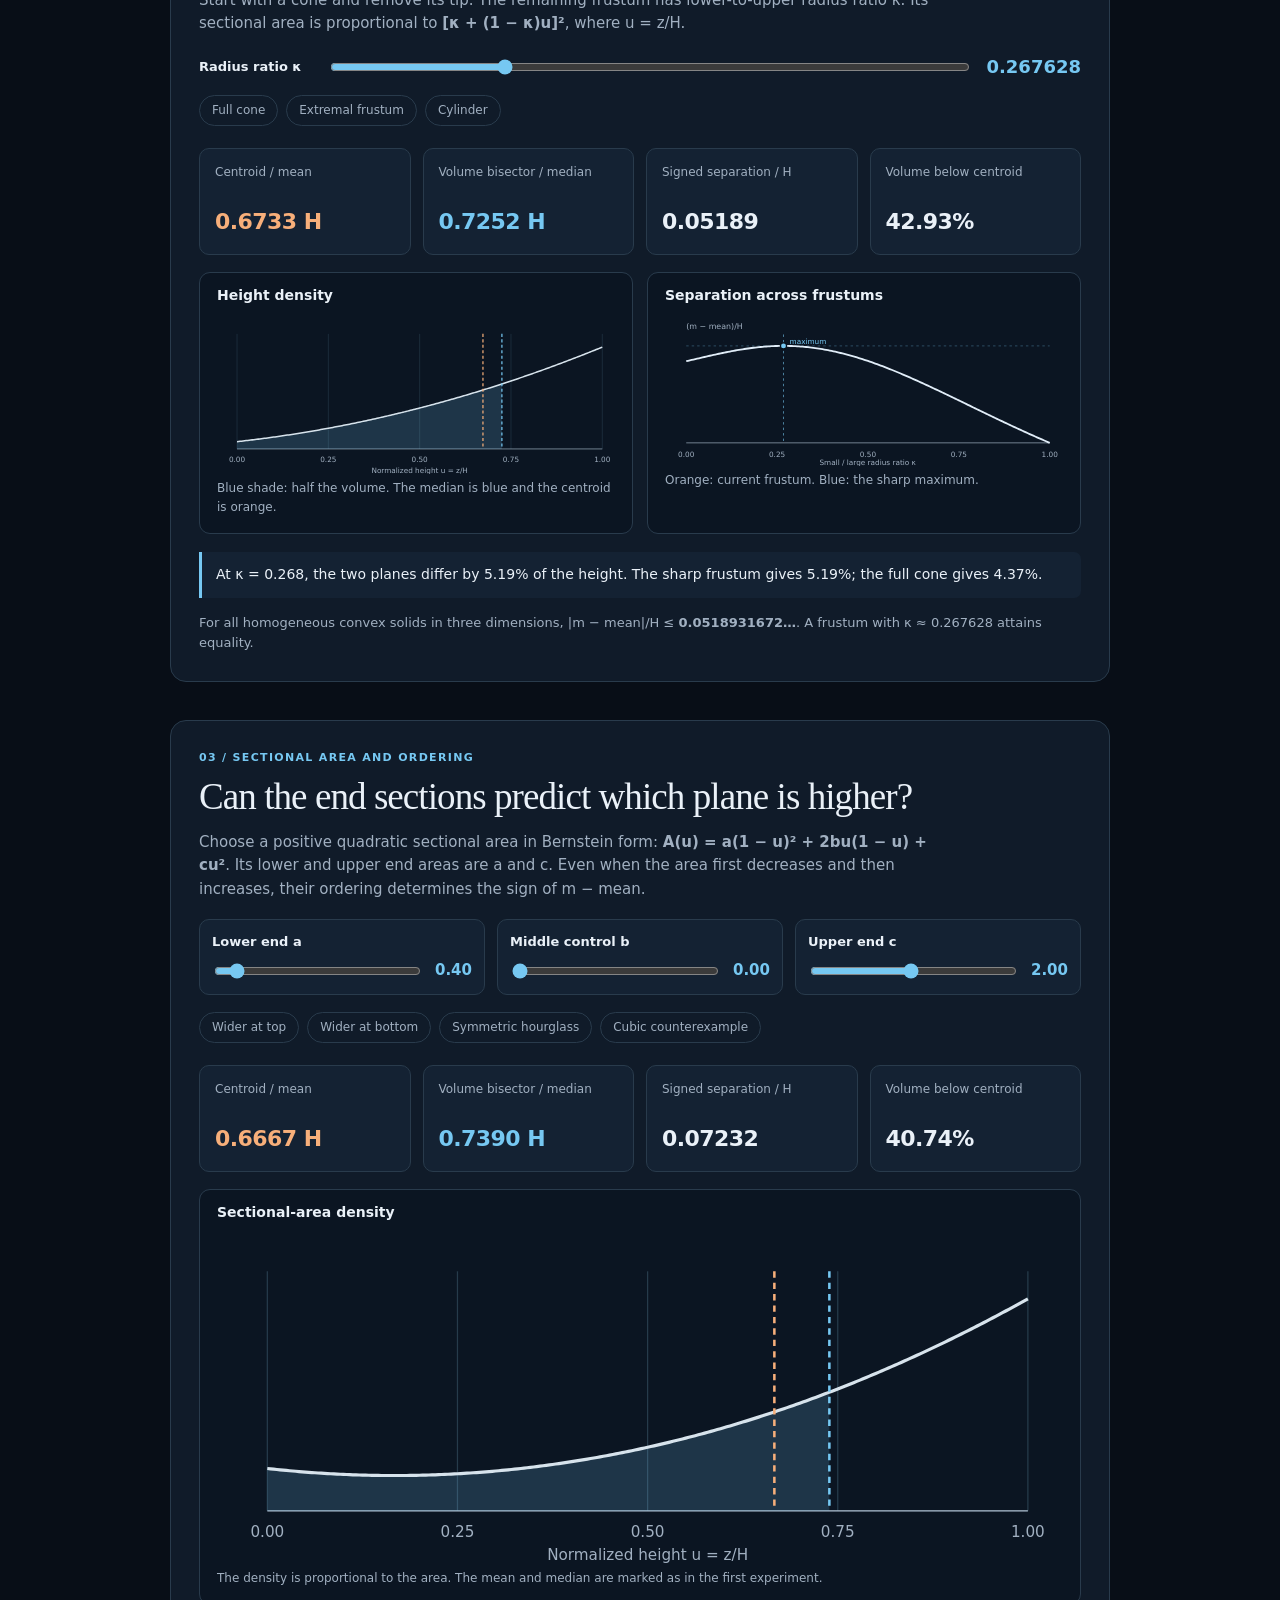
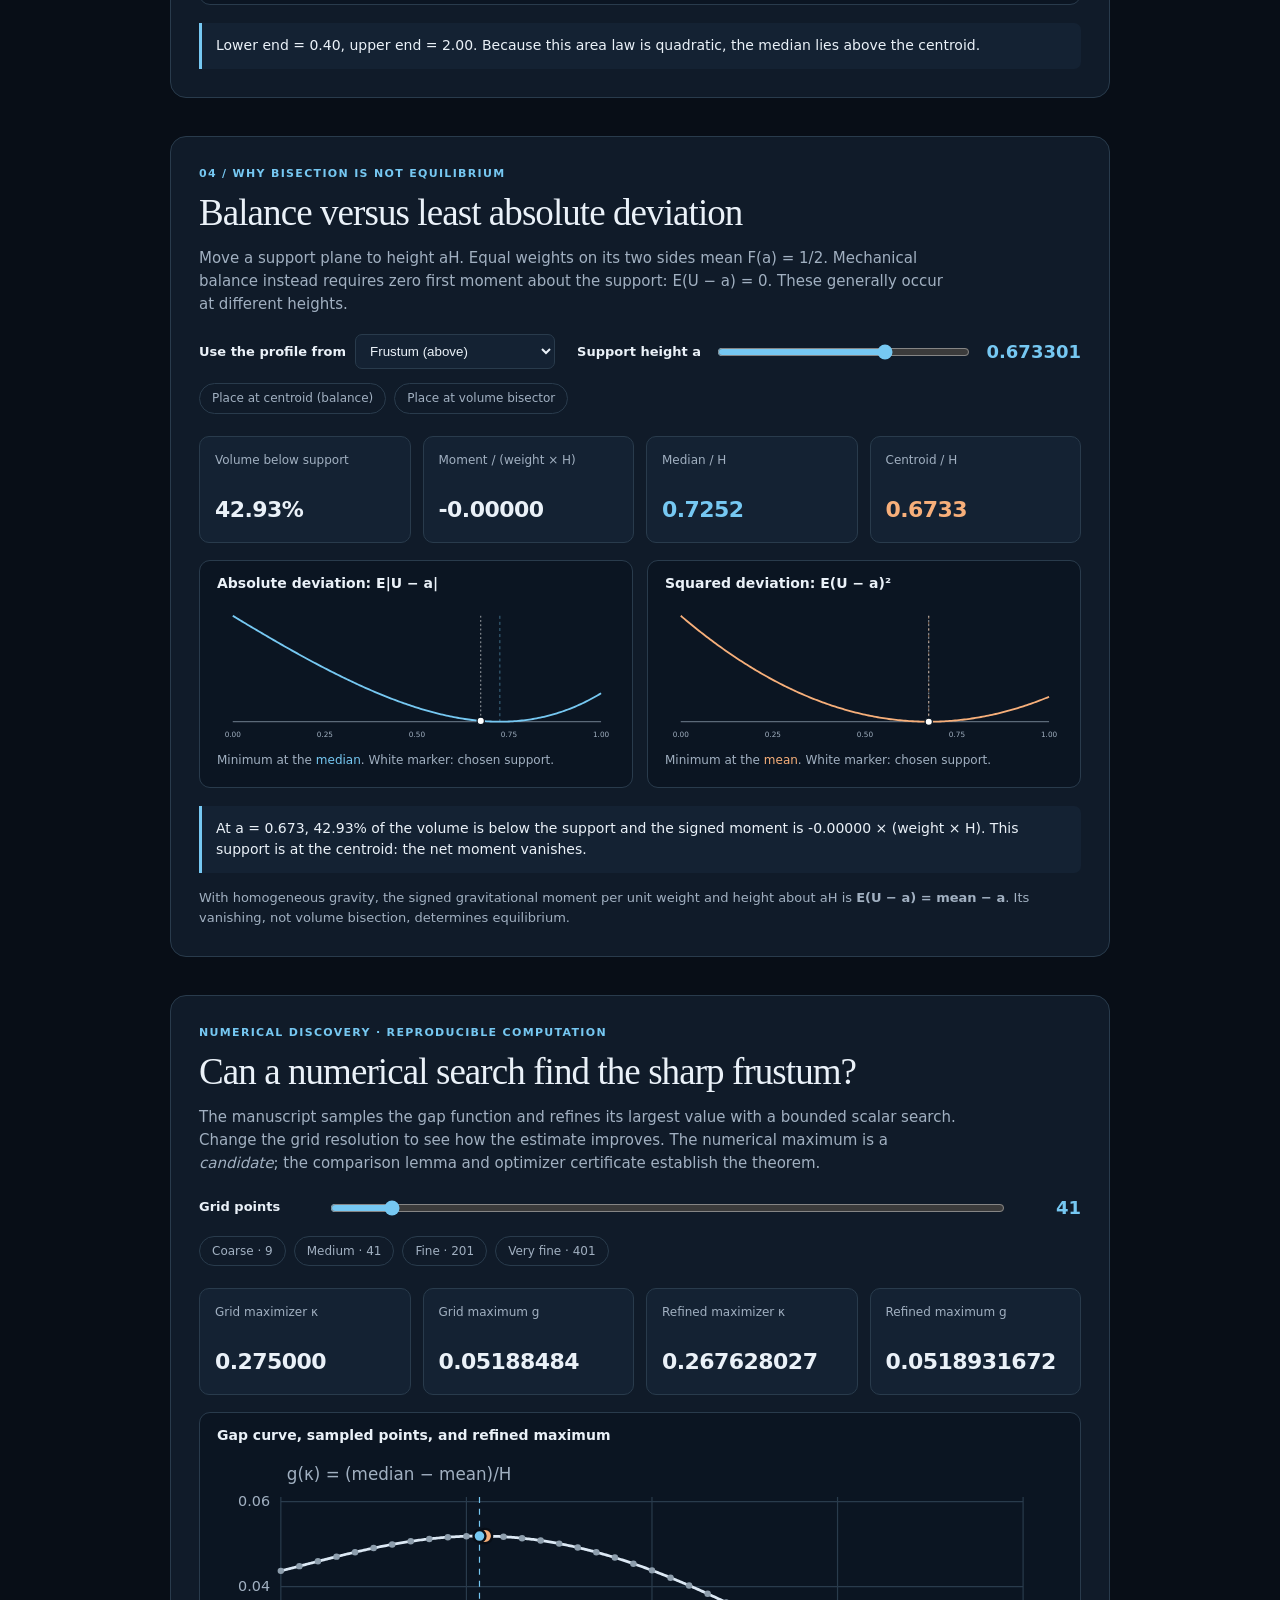
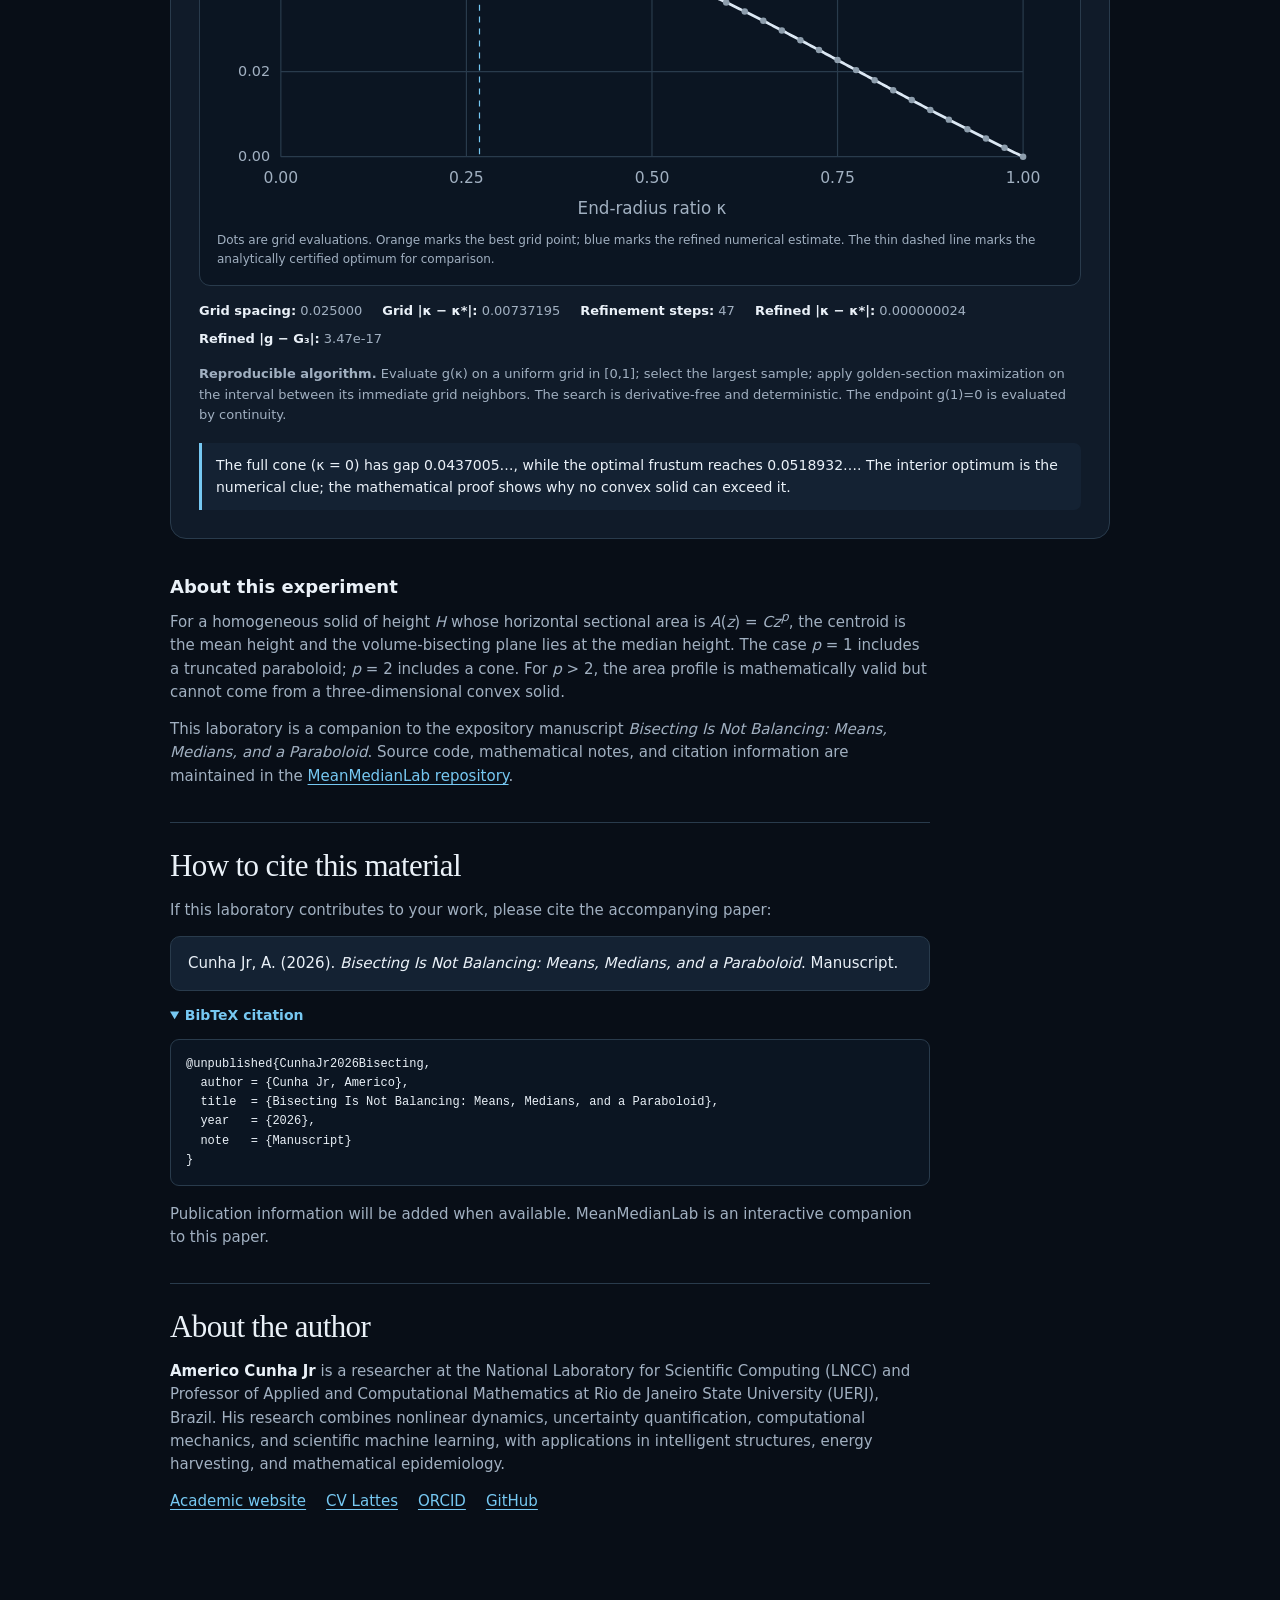
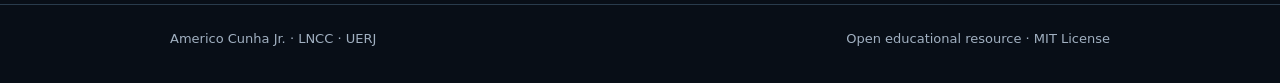
==== commit 6e46f660: "Cite companion paper instead of website; expand BibTeX by default" ====
--- a/docs/index.html
+++ b/docs/index.html
@@ -73,23 +73,22 @@
     <section class="further-reading" aria-labelledby="about-title">
       <h2 id="about-title">About this experiment</h2>
       <p>For a homogeneous solid of height <i>H</i> whose horizontal sectional area is <i>A</i>(<i>z</i>) = <i>Cz</i><sup><i>p</i></sup>, the centroid is the mean height and the volume-bisecting plane lies at the median height. The case <i>p</i> = 1 includes a truncated paraboloid; <i>p</i> = 2 includes a cone. For <i>p</i> &gt; 2, the area profile is mathematically valid but cannot come from a three-dimensional convex solid.</p>
-      <p>This laboratory is a companion to the expository manuscript <cite>Bisecting Is Not Balancing: How Far Apart?</cite>. Source code, mathematical notes, and citation information are maintained in the <a href="https://github.com/americocunhajr/MeanMedianLab">MeanMedianLab repository</a>.</p>
+      <p>This laboratory is a companion to the expository manuscript <cite>Bisecting Is Not Balancing: Means, Medians, and a Paraboloid</cite>. Source code, mathematical notes, and citation information are maintained in the <a href="https://github.com/americocunhajr/MeanMedianLab">MeanMedianLab repository</a>.</p>
     </section>
     <section class="info-section" id="citation" aria-labelledby="citation-title">
       <h2 id="citation-title">How to cite this material</h2>
-      <p>If you use MeanMedianLab in teaching, research, or a publication, please cite the interactive resource as follows:</p>
-      <p class="citation-example">Cunha Jr, A. (2026). <cite>MeanMedianLab: Interactive Mean–Median Geometry</cite>. Interactive website and GitHub repository. <a href="https://github.com/americocunhajr/MeanMedianLab">github.com/americocunhajr/MeanMedianLab</a>.</p>
-      <details class="citation-details">
+      <p>If this laboratory contributes to your work, please cite the accompanying paper:</p>
+      <p class="citation-example">Cunha Jr, A. (2026). <cite>Bisecting Is Not Balancing: Means, Medians, and a Paraboloid</cite>. Manuscript.</p>
+      <details class="citation-details" open>
         <summary>BibTeX citation</summary>
-        <pre class="citation-bibtex"><code>@misc{CunhaJr2026MeanMedianLab,
-  author       = {Cunha Jr, Americo},
-  title        = {{MeanMedianLab}: Interactive Mean--Median Geometry},
-  year         = {2026},
-  howpublished = {Interactive website and GitHub repository},
-  url          = {https://github.com/americocunhajr/MeanMedianLab}
+        <pre class="citation-bibtex"><code>@unpublished{CunhaJr2026Bisecting,
+  author = {Cunha Jr, Americo},
+  title  = {Bisecting Is Not Balancing: Means, Medians, and a Paraboloid},
+  year   = {2026},
+  note   = {Manuscript}
 }</code></pre>
       </details>
-      <p class="citation-note">The laboratory accompanies the manuscript <cite>Bisecting Is Not Balancing: How Far Apart?</cite>. Please cite the article separately when its publication details become available. The repository also provides a <a href="https://github.com/americocunhajr/MeanMedianLab/blob/main/CITATION.cff">CITATION.cff</a> file for citation managers.</p>
+      <p class="citation-note">Publication information will be added when available. MeanMedianLab is an interactive companion to this paper.</p>
     </section>
     <section class="info-section" id="author" aria-labelledby="author-title">
       <h2 id="author-title">About the author</h2>
--- a/docs/assets/css/style.css
+++ b/docs/assets/css/style.css
@@ -95,3 +95,15 @@
       .hero-identity h1 { font-size: clamp(25px, 7vw, 34px); }
       .hero-identity .subtitle { font-size: clamp(15px, 4vw, 19px); }
     }
+
+    /* Citation and author information below the interactive laboratories. */
+    .info-section { max-width: 760px; margin: 34px 0 0; padding-top: 24px; border-top: 1px solid var(--border); scroll-margin-top: 24px; }
+    .info-section h2 { margin: 0 0 13px; font: 500 clamp(24px, 3vw, 31px)/1.25 Georgia, "Times New Roman", serif; letter-spacing: -.02em; }
+    .info-section p { margin: 0 0 14px; color: var(--muted); font-size: 15px; }
+    .info-section p strong { color: var(--text); }
+    .info-section .citation-example { padding: 15px 17px; color: var(--text); background: var(--surface-alt); border: 1px solid var(--border); border-radius: 10px; overflow-wrap: anywhere; }
+    .citation-details { margin: 12px 0 17px; }
+    .citation-details summary { color: var(--blue); cursor: pointer; font-size: 14px; font-weight: 600; }
+    .citation-details summary:focus-visible { outline: 2px solid var(--blue); outline-offset: 3px; }
+    .citation-bibtex { margin: 12px 0 0; padding: 15px; color: var(--text); background: #0b1522; border: 1px solid var(--border); border-radius: 9px; overflow-x: auto; font: 12px/1.6 ui-monospace, SFMono-Regular, Consolas, monospace; white-space: pre-wrap; overflow-wrap: anywhere; }
+    .info-section .author-links { display: flex; flex-wrap: wrap; gap: 5px 20px; }
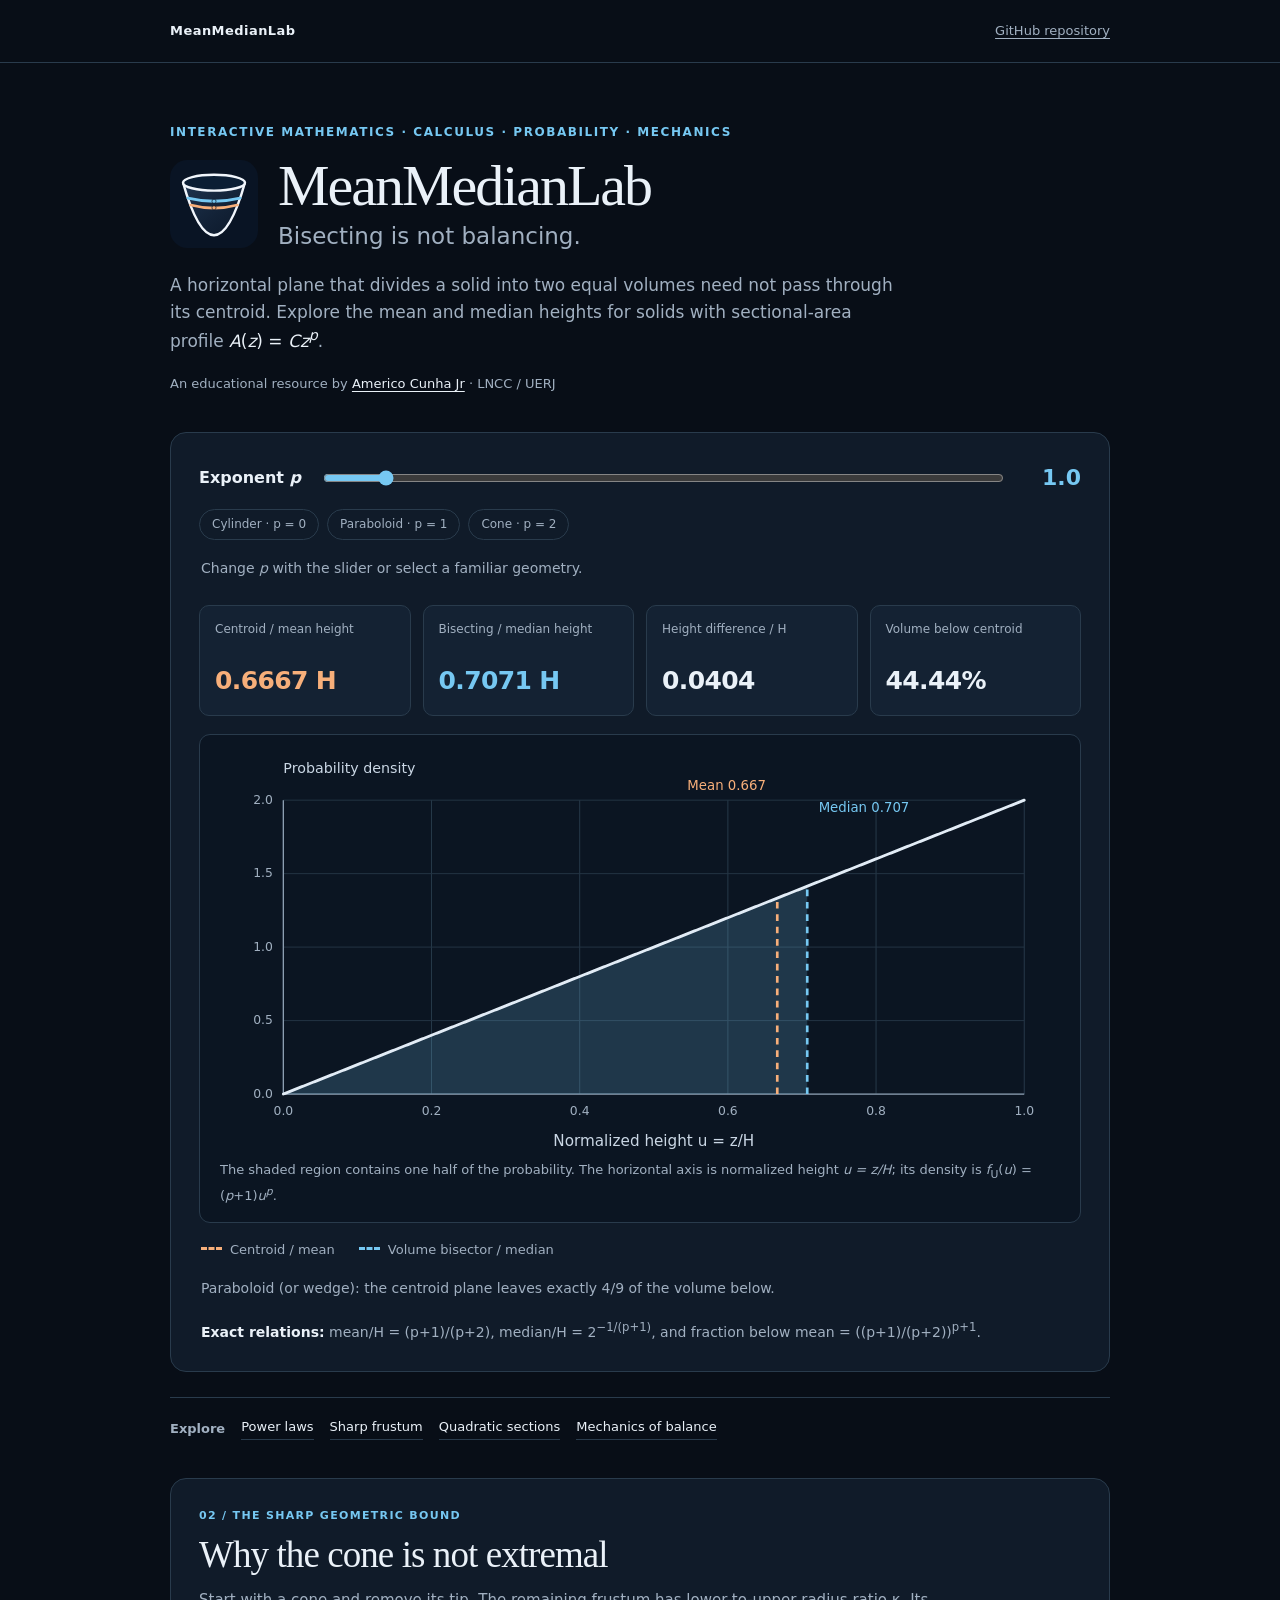
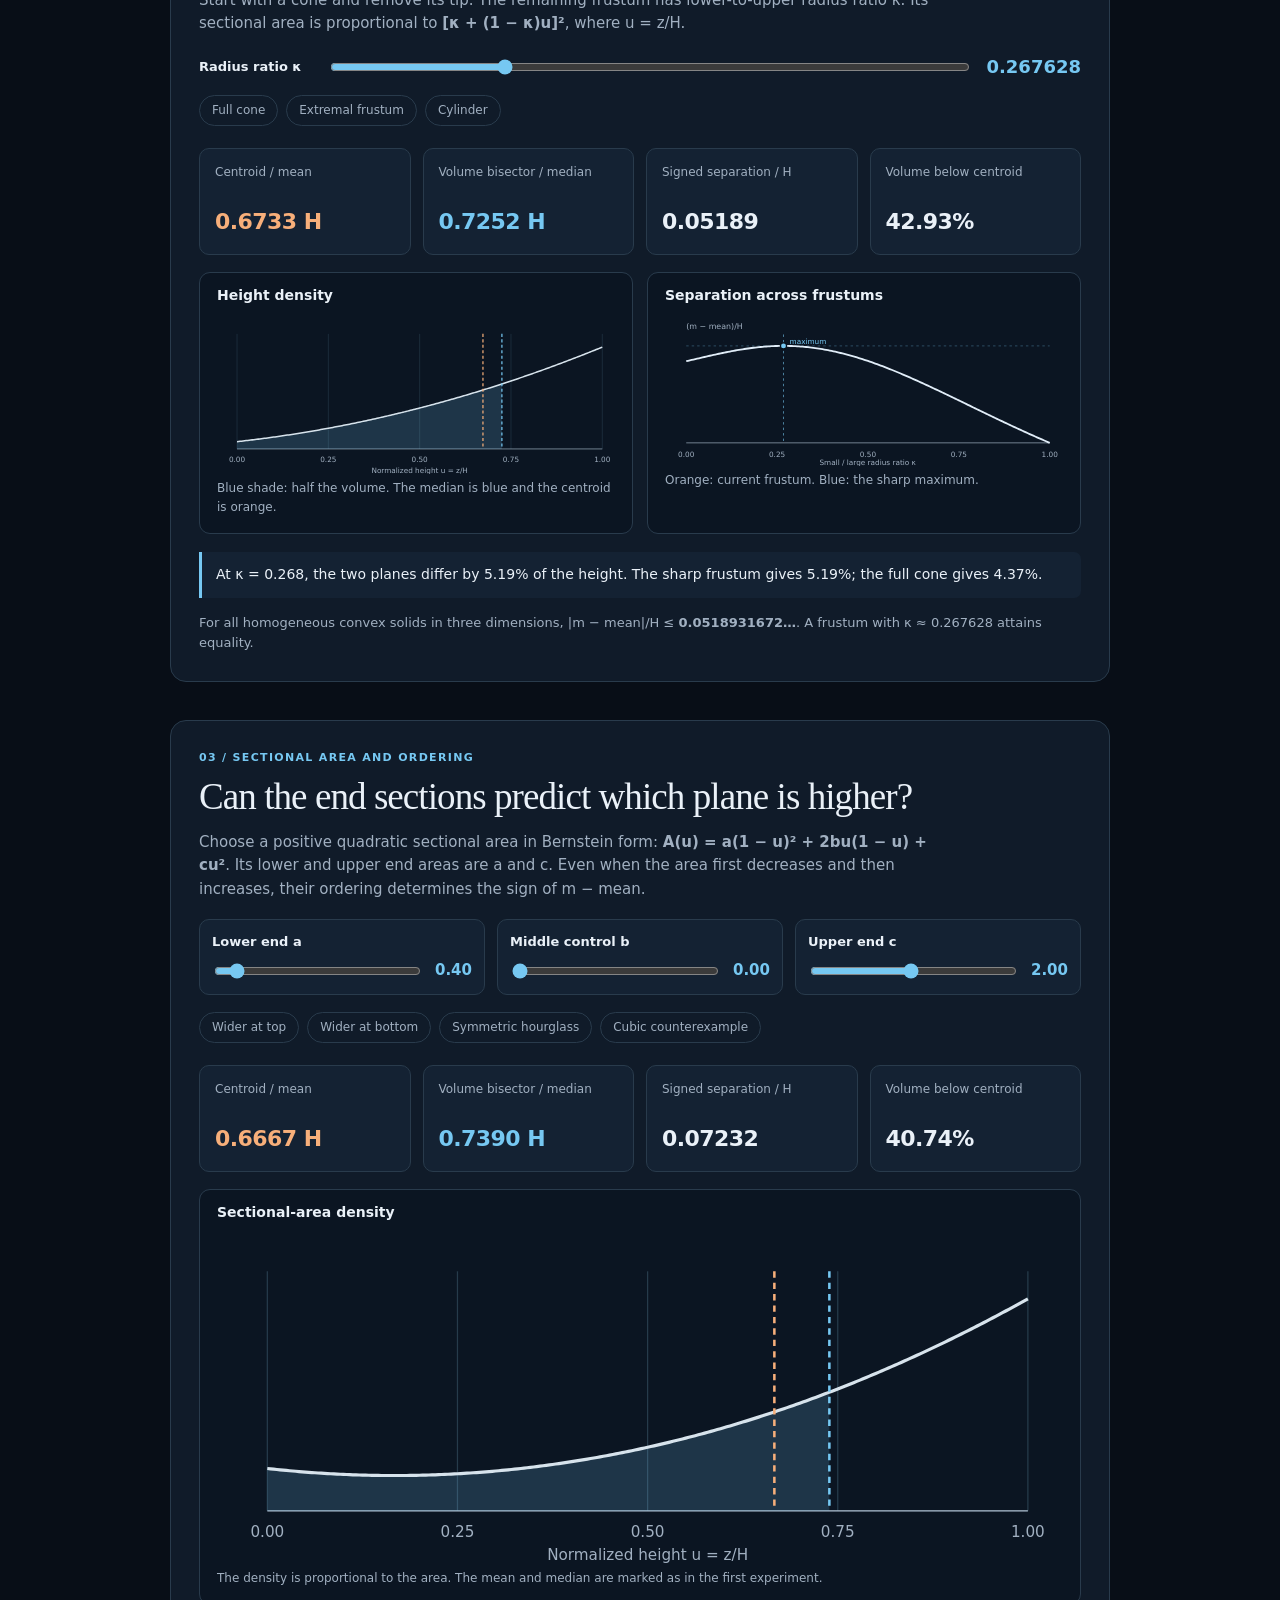
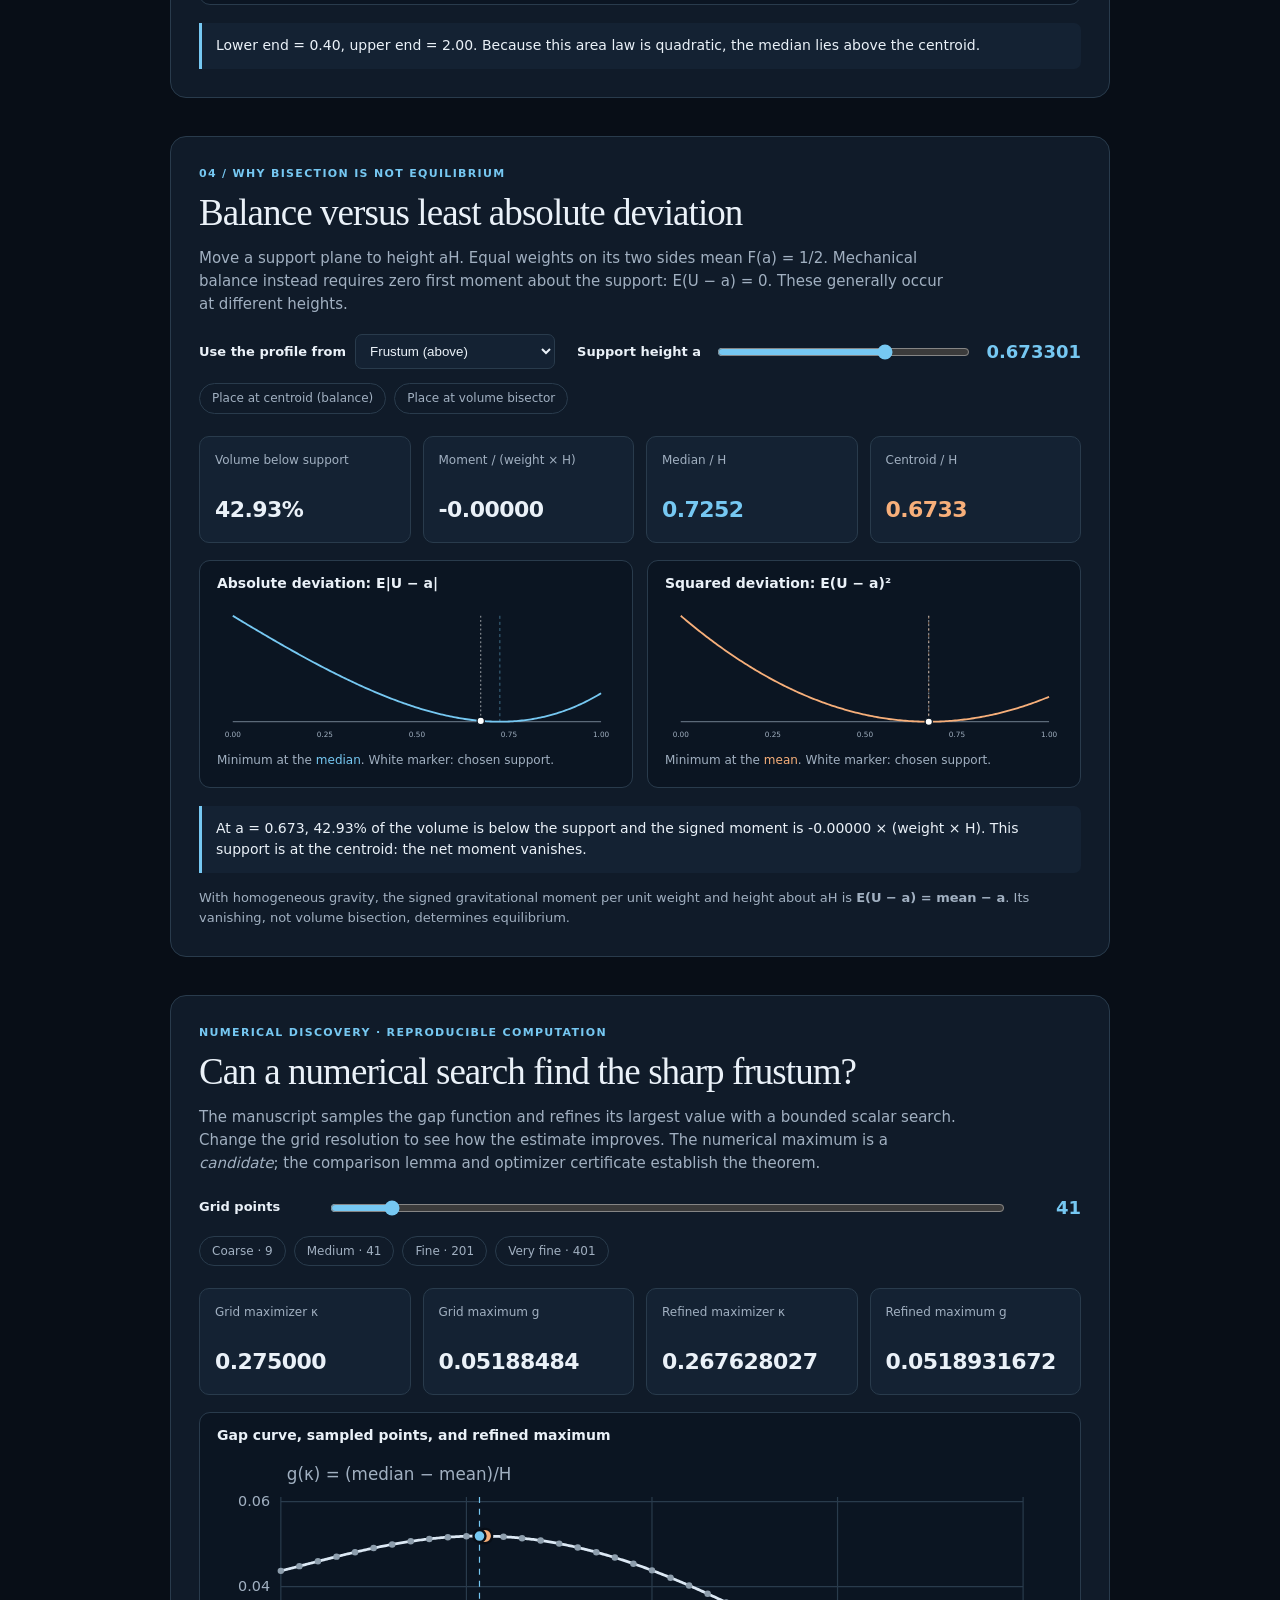
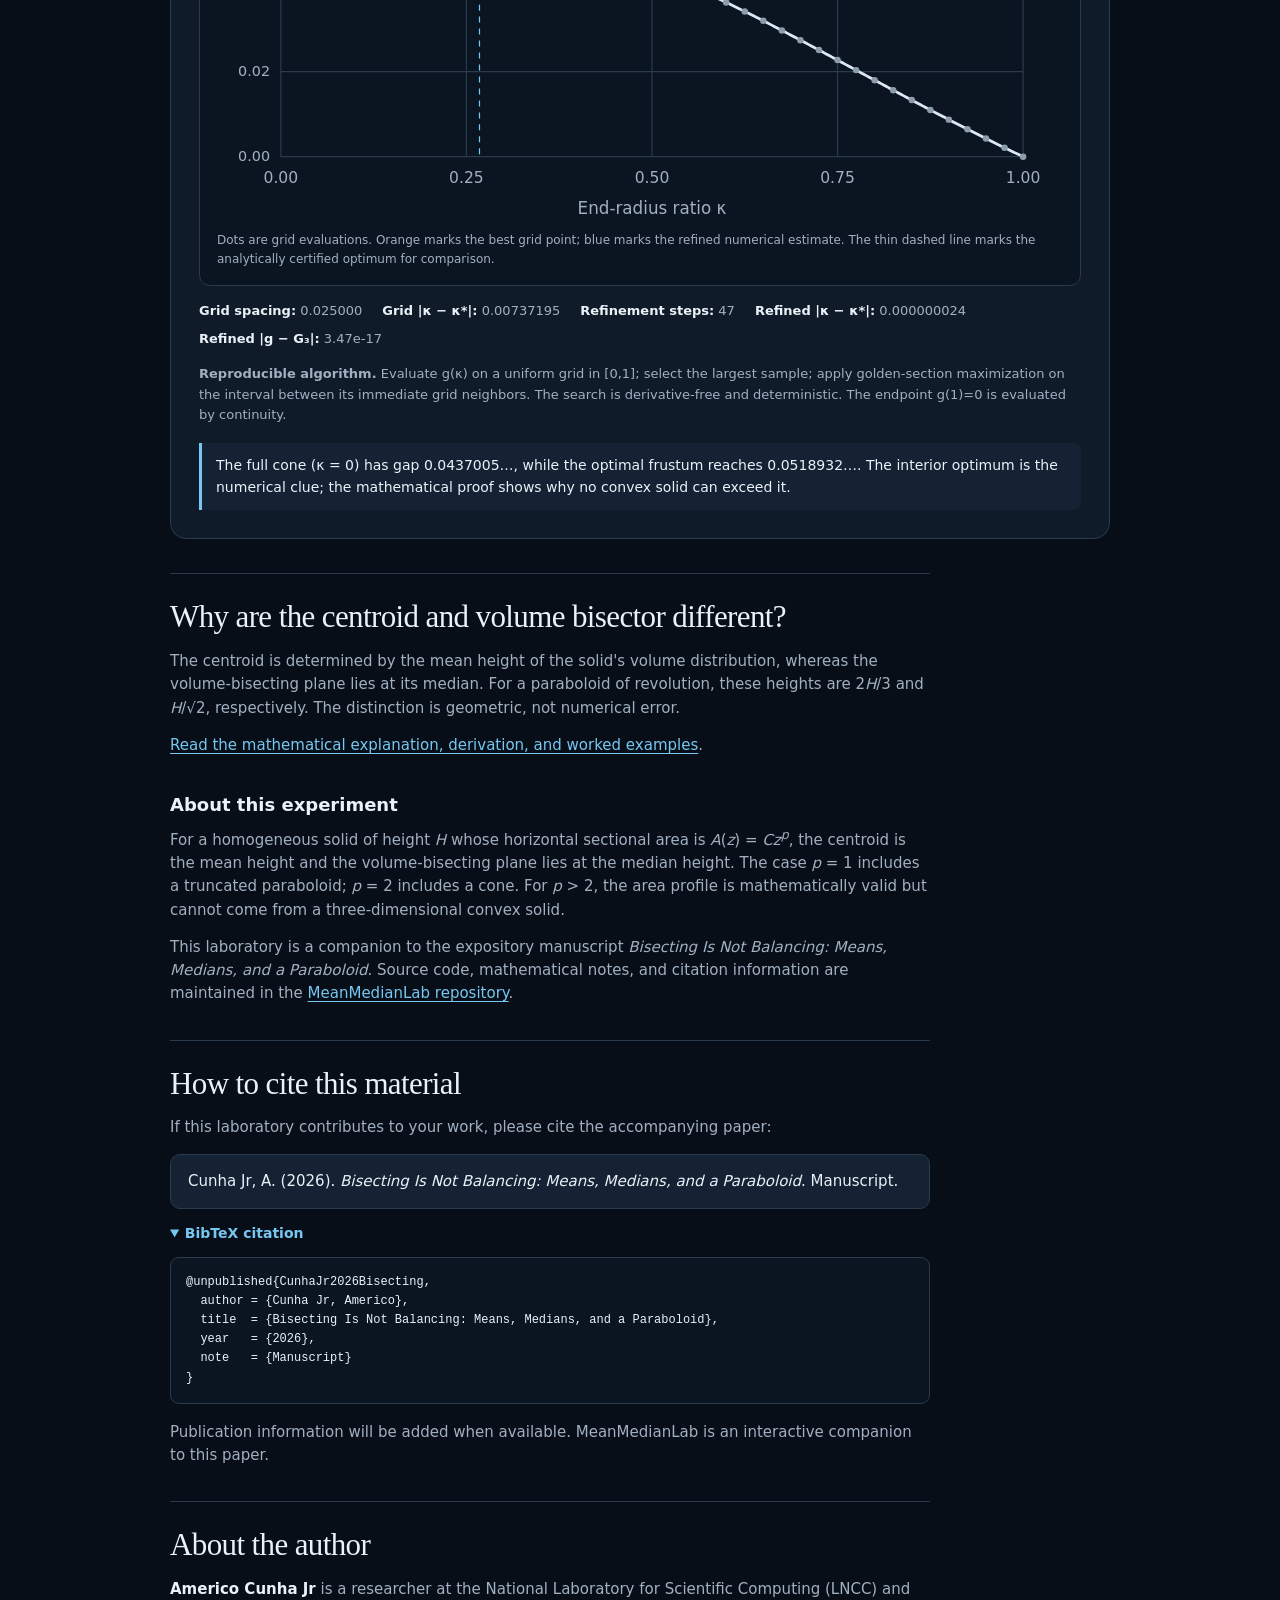
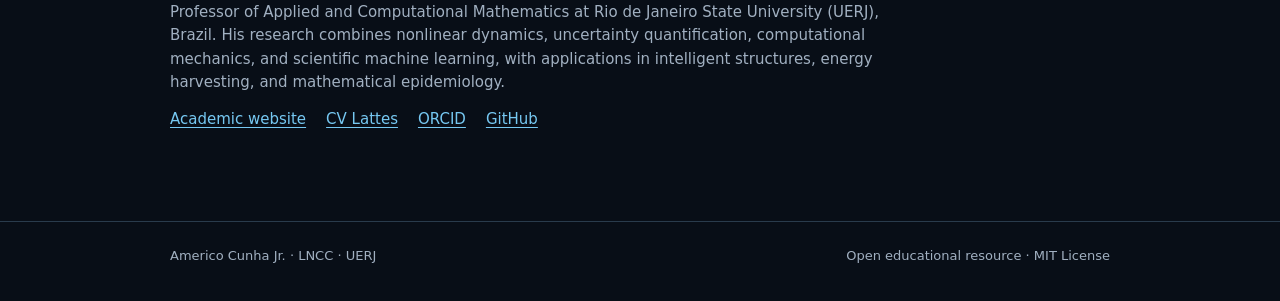
==== commit 26fbe9a8: "Improve mathematical SEO metadata, structured data and guide navigation" ====
--- a/docs/index.html
+++ b/docs/index.html
@@ -4,8 +4,75 @@
   <meta charset="utf-8">
   <meta name="viewport" content="width=device-width, initial-scale=1">
   <meta name="theme-color" content="#080e17">
-  <meta name="description" content="MeanMedianLab: an interactive mathematical companion exploring mean, median, centroid and volume bisectors for power-law, frustum, and polynomial sectional areas.">
-  <title>MeanMedianLab · Interactive Mean–Median Geometry</title>
+  <meta name="description" content="Explore why the centroid and volume-bisecting plane differ, with interactive mathematical experiments on paraboloids, cones, frustums and sectional areas.">
+  <meta name="robots" content="index, follow">
+  <link rel="canonical" href="https://americocunha.org/MeanMedianLab/">
+  <meta property="og:type" content="website">
+  <meta property="og:site_name" content="MeanMedianLab">
+  <meta property="og:title" content="MeanMedianLab — Mean, Median and Centroid of Solids">
+  <meta property="og:description" content="Explore why the centroid and volume-bisecting plane differ, with interactive mathematical experiments on paraboloids, cones, frustums and sectional areas.">
+  <meta property="og:url" content="https://americocunha.org/MeanMedianLab/">
+  <meta property="og:image" content="https://americocunha.org/MeanMedianLab/docs/assets/img/MeanMedianLab-Cover.svg">
+  <meta name="twitter:card" content="summary_large_image">
+  <title>MeanMedianLab — Mean, Median and Centroid of Solids</title>
+  <script type="application/ld+json">
+{
+  "@context": "https://schema.org",
+  "@graph": [
+    {
+      "@type": "SoftwareApplication",
+      "@id": "https://americocunha.org/MeanMedianLab/#application",
+      "name": "MeanMedianLab",
+      "url": "https://americocunha.org/MeanMedianLab/",
+      "applicationCategory": "EducationalApplication",
+      "operatingSystem": "Web",
+      "isAccessibleForFree": true,
+      "description": "Interactive mathematical laboratory exploring the distinction between centroid (mean) height and volume-bisecting (median) height of solids.",
+      "author": {
+        "@type": "Person",
+        "name": "Americo Cunha Jr",
+        "url": "https://americocunha.org/"
+      },
+      "codeRepository": "https://github.com/americocunhajr/MeanMedianLab",
+      "license": "https://github.com/americocunhajr/MeanMedianLab/blob/main/LICENSE",
+      "inLanguage": "en"
+    },
+    {
+      "@type": "LearningResource",
+      "@id": "https://americocunha.org/MeanMedianLab/#learning-resource",
+      "name": "MeanMedianLab — Mean, Median and Centroid of Solids",
+      "url": "https://americocunha.org/MeanMedianLab/",
+      "learningResourceType": "Interactive mathematical demonstration",
+      "educationalUse": "Teaching and self-study",
+      "about": [
+        {
+          "@type": "Thing",
+          "name": "Mean and median"
+        },
+        {
+          "@type": "Thing",
+          "name": "Centroid of a solid"
+        },
+        {
+          "@type": "Thing",
+          "name": "Volume-bisecting plane"
+        },
+        {
+          "@type": "Thing",
+          "name": "Paraboloid"
+        }
+      ],
+      "author": {
+        "@type": "Person",
+        "name": "Americo Cunha Jr",
+        "url": "https://americocunha.org/"
+      },
+      "inLanguage": "en",
+      "isAccessibleForFree": true
+    }
+  ]
+}
+  </script>
   <link rel="icon" type="image/svg+xml" href="assets/img/favicon-paraboloid.svg?v=2">
   <link rel="icon" type="image/png" sizes="32x32" href="assets/img/favicon-paraboloid-32.png?v=2">
     <link rel="stylesheet" href="assets/css/style.css?v=20261121-grid">
@@ -70,6 +137,11 @@
     </section>
     <div id="extended-labs"></div>
     <section class="panel lab-section" id="numerical-experiment" aria-labelledby="numerical-heading"></section>
+    <section class="info-section" id="mathematical-guide" aria-labelledby="guide-title">
+      <h2 id="guide-title">Why are the centroid and volume bisector different?</h2>
+      <p>The centroid is determined by the mean height of the solid's volume distribution, whereas the volume-bisecting plane lies at its median. For a paraboloid of revolution, these heights are 2<i>H</i>/3 and <i>H</i>/√2, respectively. The distinction is geometric, not numerical error.</p>
+      <p><a href="mean-median-paraboloid.html">Read the mathematical explanation, derivation, and worked examples</a>.</p>
+    </section>
     <section class="further-reading" aria-labelledby="about-title">
       <h2 id="about-title">About this experiment</h2>
       <p>For a homogeneous solid of height <i>H</i> whose horizontal sectional area is <i>A</i>(<i>z</i>) = <i>Cz</i><sup><i>p</i></sup>, the centroid is the mean height and the volume-bisecting plane lies at the median height. The case <i>p</i> = 1 includes a truncated paraboloid; <i>p</i> = 2 includes a cone. For <i>p</i> &gt; 2, the area profile is mathematically valid but cannot come from a three-dimensional convex solid.</p>
